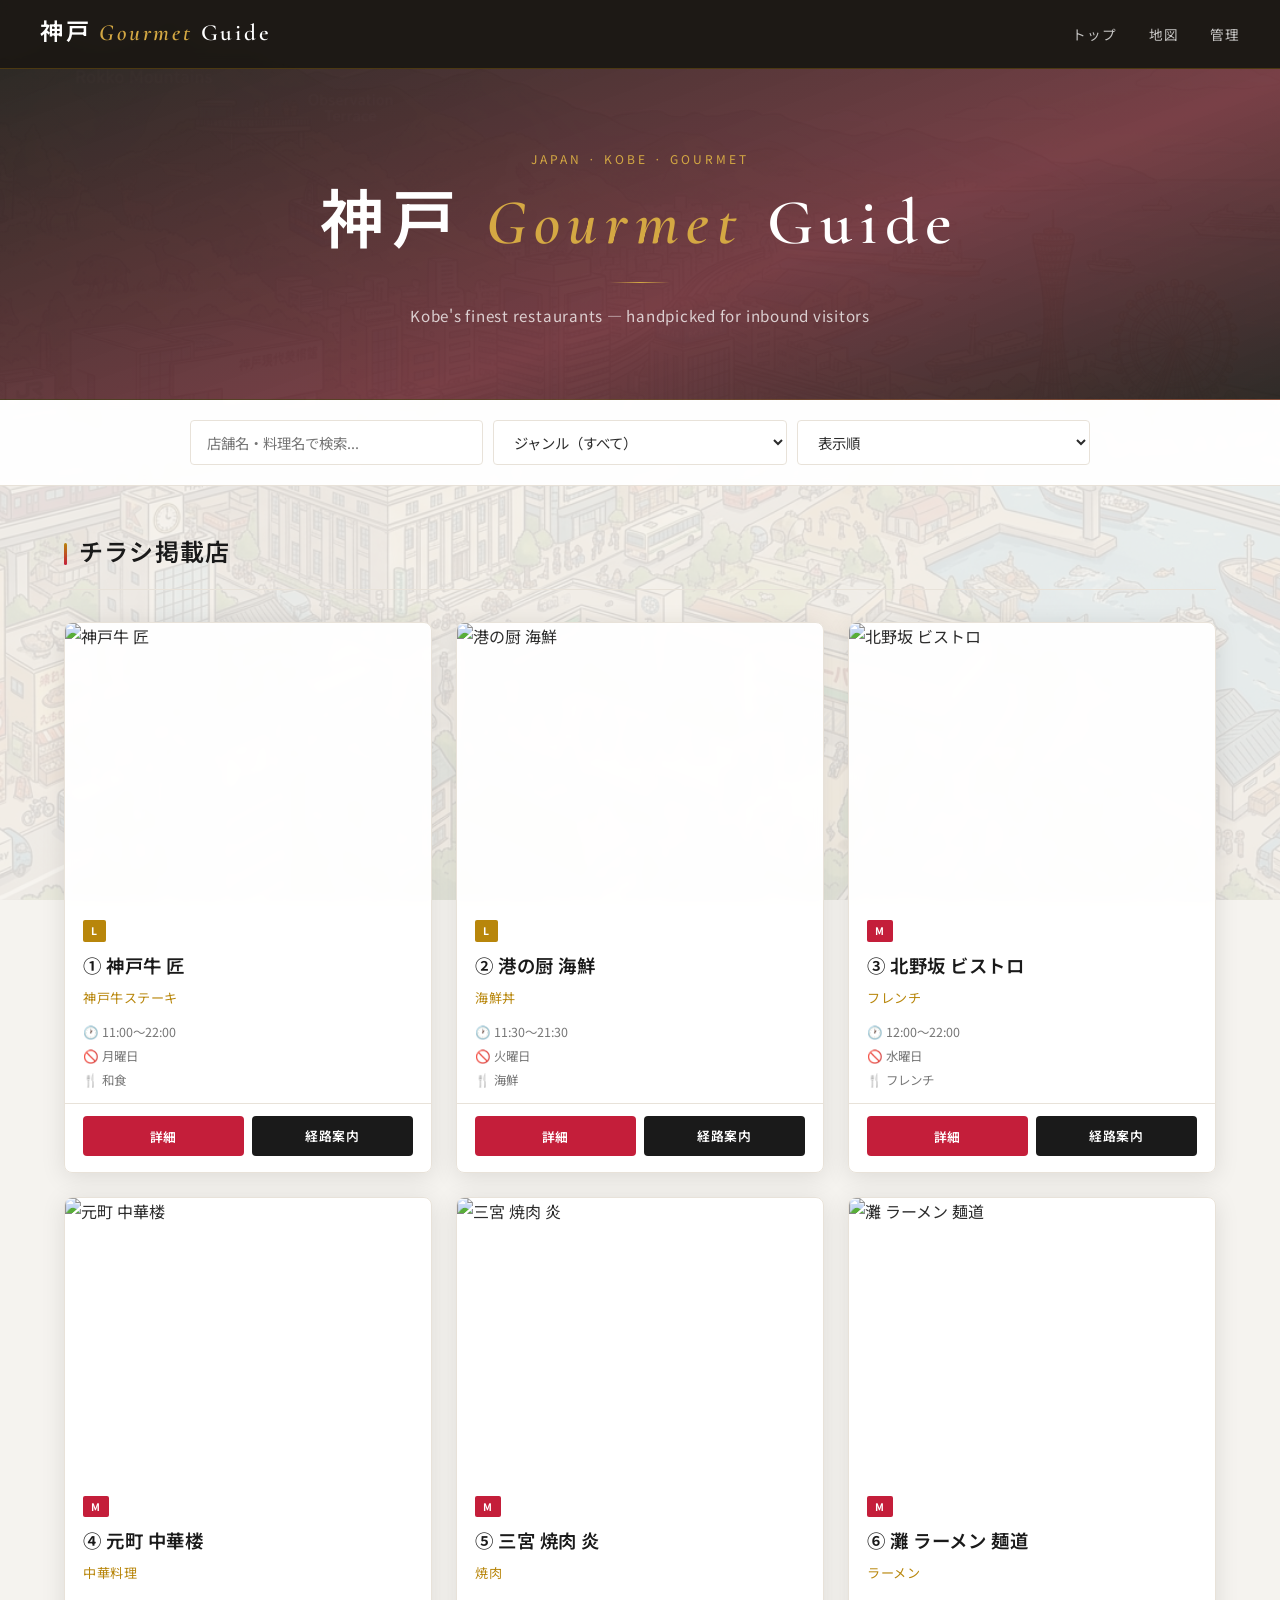
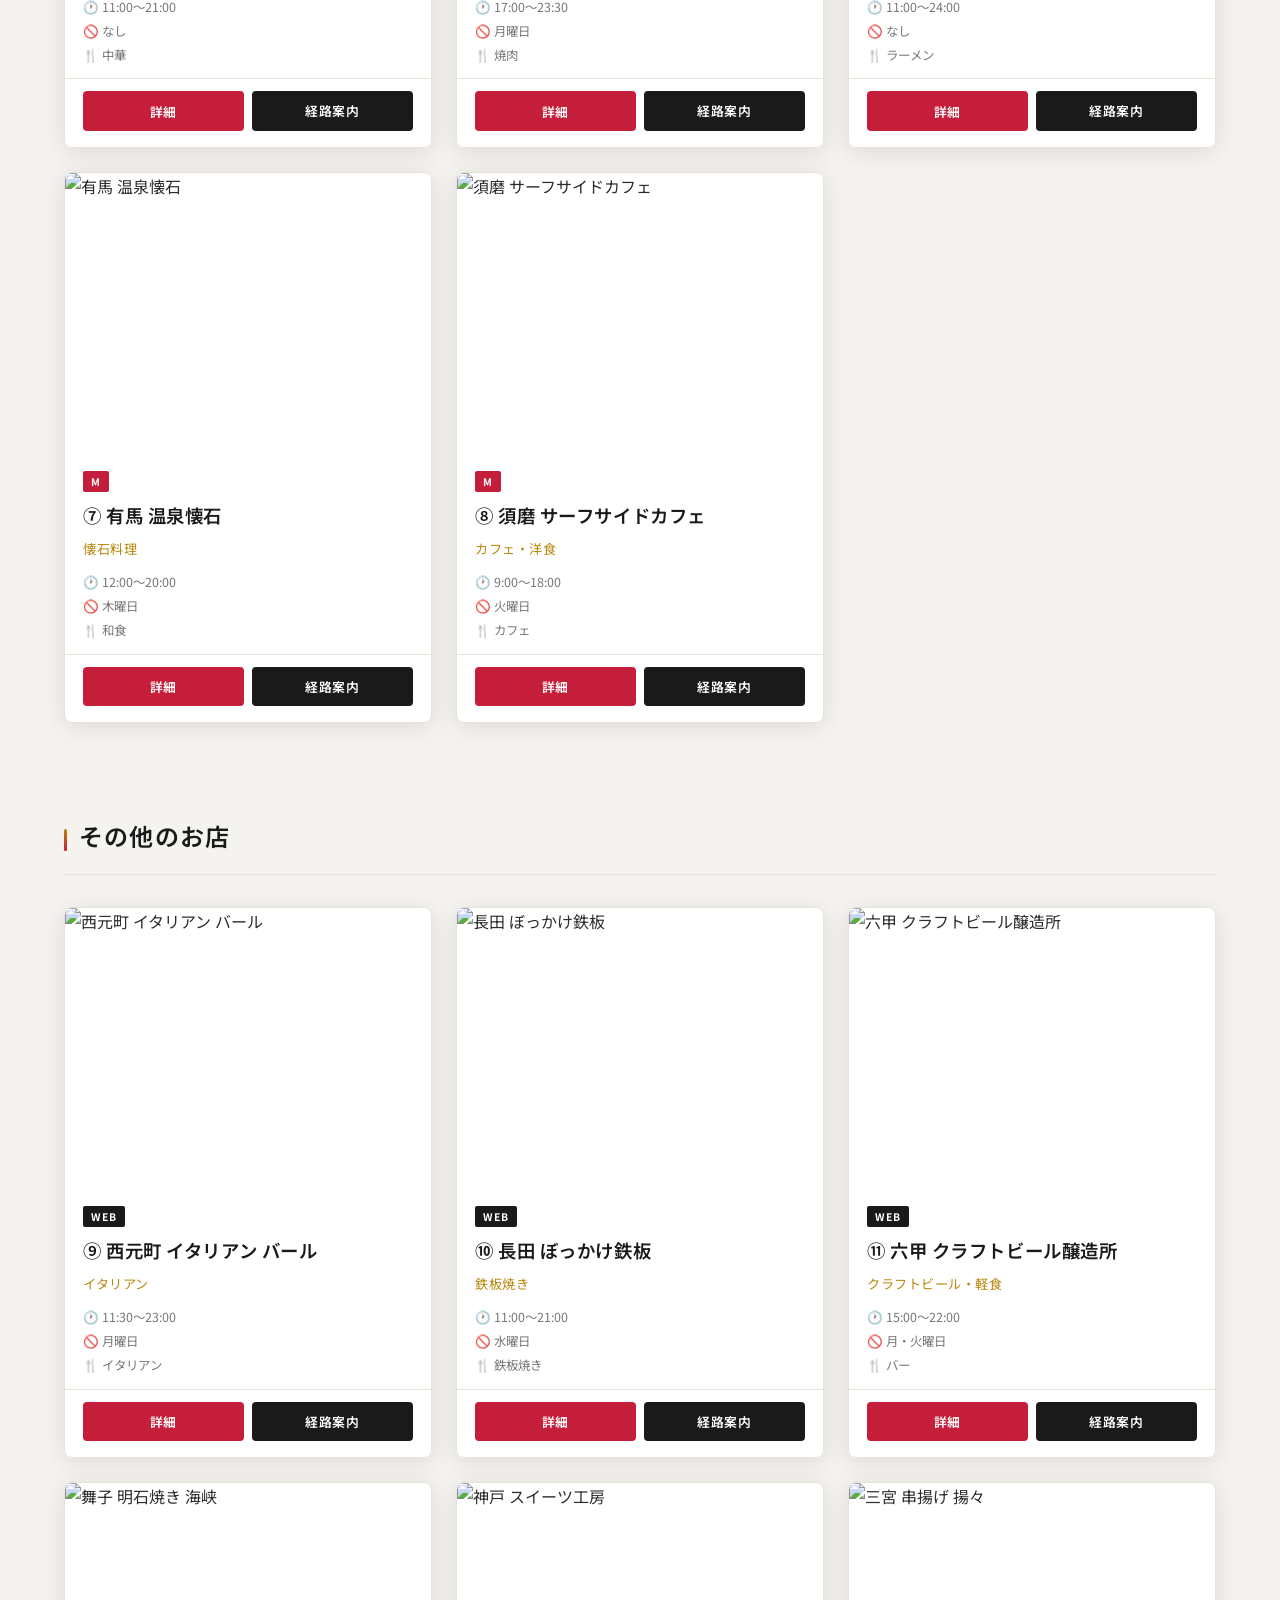
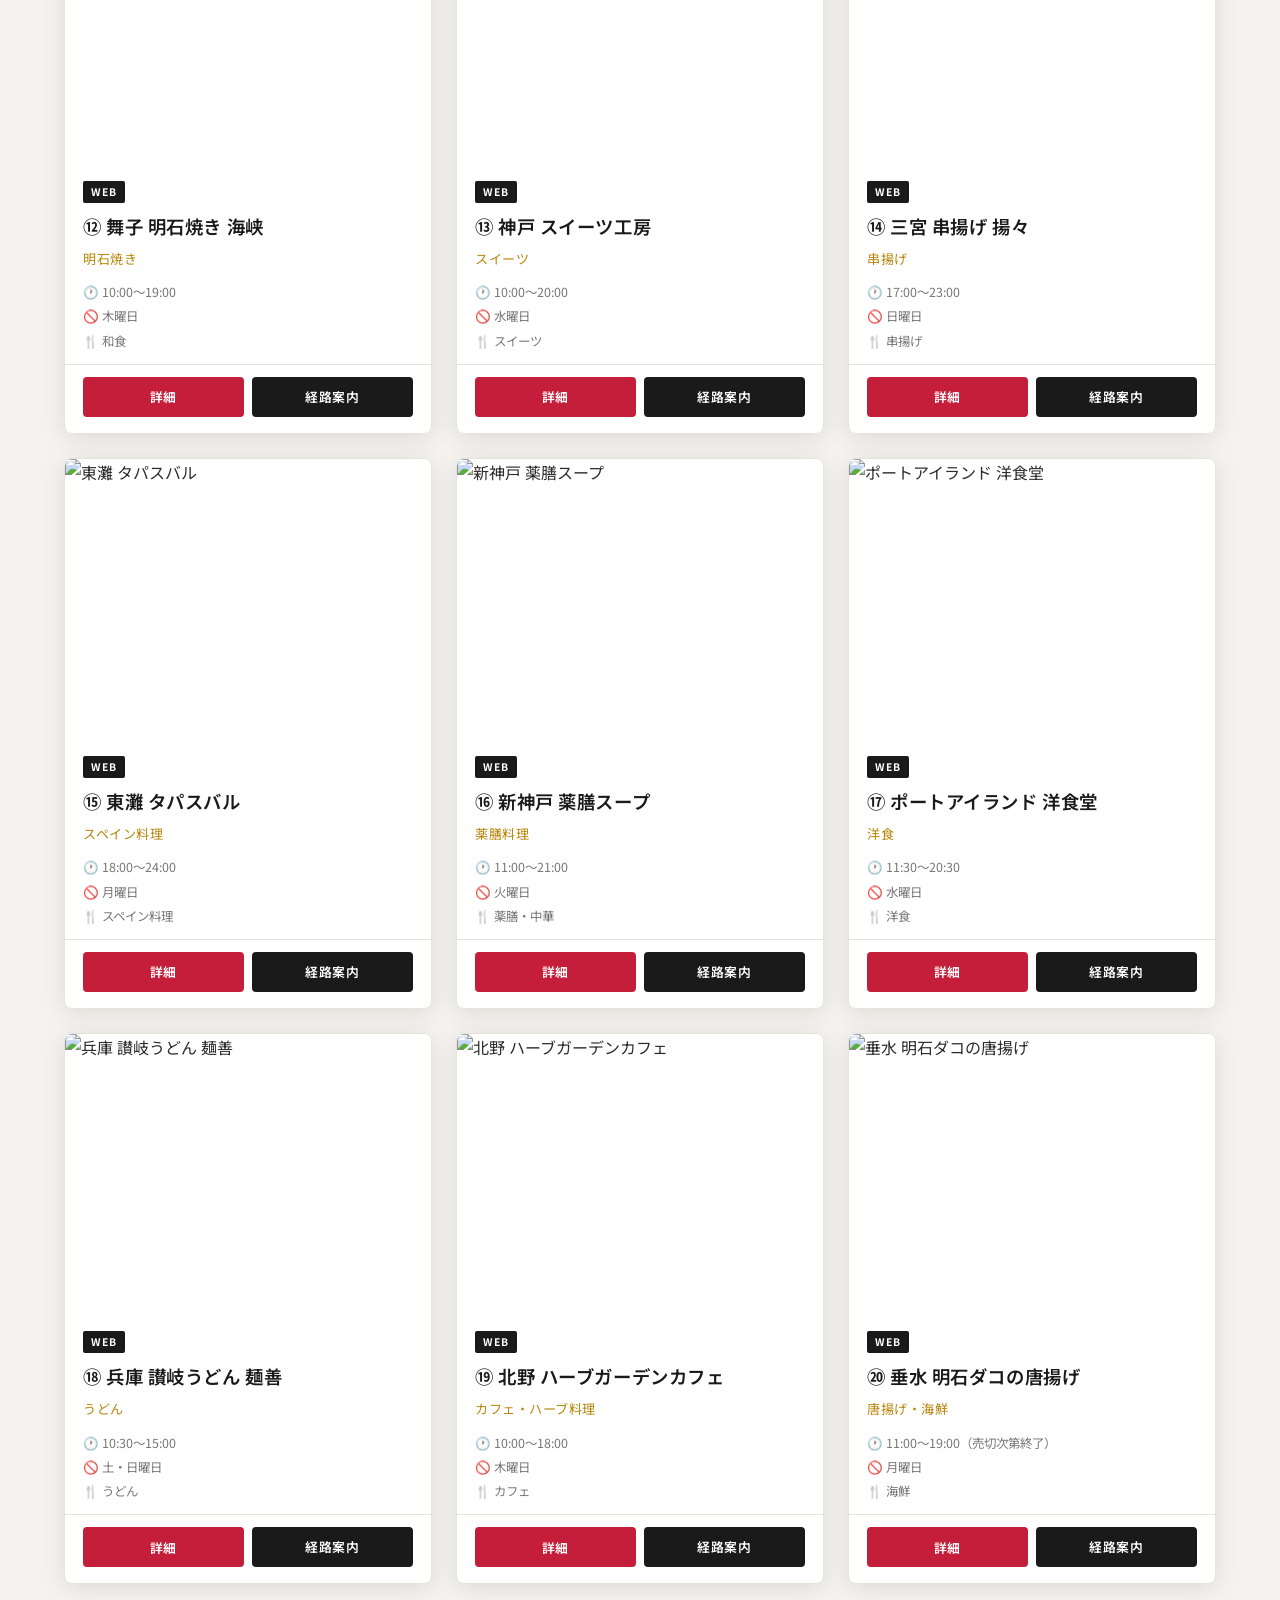
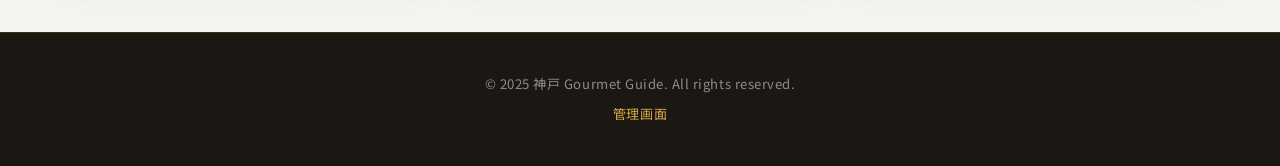
==== index.html @ 9ebb5254 "デザイン更新：高級感デザイン・背景画像追加" ====
<!DOCTYPE html>
<html lang="ja">
<head>
  <meta charset="UTF-8">
  <meta name="viewport" content="width=device-width, initial-scale=1.0">
  <title>神戸 Gourmet Guide</title>
  <link rel="preconnect" href="https://fonts.googleapis.com">
  <link href="https://fonts.googleapis.com/css2?family=Noto+Sans+JP:wght@400;600;700&display=swap" rel="stylesheet">
  <link rel="stylesheet" href="css/style.css">
</head>
<body>

<header>
  <div class="header-inner">
    <div class="site-logo">神戸 <span>Gourmet</span> Guide</div>
    <nav>
      <a href="index.html">トップ</a>
      <a href="map.html">地図</a>
      <a href="admin.html">管理</a>
    </nav>
  </div>
</header>

<section class="hero">
  <div class="hero-eyebrow">Japan · Kobe · Gourmet</div>
  <h1>神戸 <span>Gourmet</span> Guide</h1>
  <div class="hero-divider"></div>
  <p>Kobe's finest restaurants — handpicked for inbound visitors</p>
</section>

<div class="search-bar">
  <div class="search-inner">
    <input type="text" id="search-input" placeholder="店舗名・料理名で検索...">
    <select id="genre-filter">
      <option value="">ジャンル（すべて）</option>
    </select>
    <select id="sort-select">
      <option value="order">表示順</option>
      <option value="name">名前順</option>
    </select>
  </div>
</div>

<main>
  <div class="section">
    <h2 class="section-title">チラシ掲載店</h2>
    <div class="store-grid" id="featured-grid">
      <div class="loading"><div class="spinner"></div><span>読み込み中...</span></div>
    </div>
  </div>

  <div class="section">
    <h2 class="section-title">その他のお店</h2>
    <div class="store-grid" id="web-grid">
      <div class="loading"><div class="spinner"></div><span>読み込み中...</span></div>
    </div>
  </div>
</main>

<footer>
  <p>&copy; 2025 神戸 Gourmet Guide. All rights reserved.</p>
  <p style="margin-top:8px"><a href="admin.html">管理画面</a></p>
</footer>

<script src="https://cdnjs.cloudflare.com/ajax/libs/qrcodejs/1.0.0/qrcode.min.js"></script>
<script src="config.local.js"></script>
<script src="config.js"></script>
<script src="js/airtable.js"></script>
<script src="js/sample-data.js"></script>
<script src="js/qrcode-gen.js"></script>

<script>
function createCard(r) {
  const photoSrc = r.photos[0] || null;
  const badgeClass = `badge-${r.category}`;
  const card = document.createElement('div');
  card.className = 'store-card';
  card.innerHTML = `
    ${photoSrc
      ? `<img class="card-photo" src="${photoSrc}" alt="${r.name}" loading="lazy">`
      : `<div class="card-photo-placeholder">🍽️</div>`}
    <div class="card-body">
      <span class="card-badge ${badgeClass}">${r.category}</span>
      <div class="card-name">⑪ ${r.name}</div>
      <div class="card-dish">${r.dishName}</div>
      <div class="card-meta">
        ${r.hours ? `<span>🕐 ${r.hours}</span>` : ''}
        ${r.closed ? `<span>🚫 ${r.closed}</span>` : ''}
        ${r.genre ? `<span>🍴 ${r.genre}</span>` : ''}
      </div>
    </div>
    <div class="card-actions">
      <button class="btn btn-primary" onclick="openDetail('${r.id}')">詳細</button>
      <a class="btn btn-secondary" href="${buildMapUrl(r)}" target="_blank" rel="noopener">経路案内</a>
    </div>
  `;
  card.querySelector('.card-name').textContent = `${circleNum(r.storeNumber)} ${r.name}`;
  return card;
}

function circleNum(n) {
  const circles = ['','①','②','③','④','⑤','⑥','⑦','⑧','⑨','⑩',
    '⑪','⑫','⑬','⑭','⑮','⑯','⑰','⑱','⑲','⑳'];
  return circles[n] || `(${n})`;
}

function buildMapUrl(r) {
  if (r.lat && r.lng) return `https://www.google.com/maps/dir/?api=1&destination=${r.lat},${r.lng}`;
  return `https://www.google.com/maps/search/?api=1&query=${encodeURIComponent(r.address)}`;
}

function openDetail(id) { location.href = `store.html?id=${id}`; }

function buildGenreOptions(list) {
  const genres = [...new Set(list.map(r => r.genre).filter(Boolean))].sort();
  const sel = document.getElementById('genre-filter');
  genres.forEach(g => {
    const opt = document.createElement('option');
    opt.value = g; opt.textContent = g;
    sel.appendChild(opt);
  });
}

let allData = [];

function renderLists(data) {
  const featured = data.filter(r => r.category === 'L' || r.category === 'M');
  const web = data.filter(r => r.category === 'WEB');
  const fg = document.getElementById('featured-grid');
  const wg = document.getElementById('web-grid');
  fg.innerHTML = '';
  wg.innerHTML = '';
  if (!featured.length) fg.innerHTML = '<p style="color:#888">掲載店なし</p>';
  featured.forEach(r => fg.appendChild(createCard(r)));
  if (!web.length) wg.innerHTML = '<p style="color:#888">店舗なし</p>';
  web.forEach(r => wg.appendChild(createCard(r)));
}

function filterAndRender() {
  const q = document.getElementById('search-input').value.toLowerCase();
  const genre = document.getElementById('genre-filter').value;
  const sort = document.getElementById('sort-select').value;
  let data = allData.filter(r => {
    const matchQ = !q || r.name.toLowerCase().includes(q) || r.dishName.toLowerCase().includes(q);
    const matchG = !genre || r.genre === genre;
    return matchQ && matchG;
  });
  if (sort === 'name') data.sort((a,b) => a.name.localeCompare(b.name, 'ja'));
  else data.sort((a,b) => a.order - b.order);
  renderLists(data);
}

async function init() {
  try {
    allData = CONFIG.airtable.apiKey ? await getRestaurants() : SAMPLE_RESTAURANTS;
    if (!allData.length) allData = SAMPLE_RESTAURANTS;
  } catch (e) {
    allData = SAMPLE_RESTAURANTS;
  }
  buildGenreOptions(allData);
  filterAndRender();
}

document.getElementById('search-input').addEventListener('input', filterAndRender);
document.getElementById('genre-filter').addEventListener('change', filterAndRender);
document.getElementById('sort-select').addEventListener('change', filterAndRender);

init();
</script>
</body>
</html>
---- css/style.css ----
/* ============================================================
   神戸 Gourmet Guide - メインスタイル（高級感デザイン）
   ============================================================ */

@import url('https://fonts.googleapis.com/css2?family=Cormorant+Garamond:wght@400;600;700&display=swap');

:root {
  --red:      #C41E3A;
  --gold:     #B8860B;
  --gold-lt:  #D4A843;
  --black:    #1A1A1A;
  --white:    #FFFFFF;
  --gray:     #F5F3EF;
  --border:   #E8E2D9;
  --text:     #2C2C2C;
  --shadow:   0 4px 24px rgba(0,0,0,0.10);
  --shadow-lg:0 8px 40px rgba(0,0,0,0.16);
  --card-bg:  rgba(255,255,255,0.95);
}

* { box-sizing: border-box; margin: 0; padding: 0; }

/* ===== ページ全体背景（固定・opacity 0.12）===== */
body {
  font-family: 'Noto Sans JP', 'Hiragino Kaku Gothic ProN', sans-serif;
  background-color: #F5F3EF;
  color: var(--text);
  line-height: 1.7;
  position: relative;
}

body::before {
  content: '';
  position: fixed;
  inset: 0;
  background-image: url('../images/hero_background.webp');
  background-size: cover;
  background-position: center center;
  background-repeat: no-repeat;
  opacity: 0.12;
  z-index: 0;
  pointer-events: none;
}

/* 全コンテンツをz-index 1以上に */
header, main, footer, .search-bar, .hero {
  position: relative;
  z-index: 1;
}

a { color: inherit; text-decoration: none; }

/* ===== ヘッダー ===== */
header {
  background: rgba(20, 16, 12, 0.96);
  backdrop-filter: blur(8px);
  -webkit-backdrop-filter: blur(8px);
  color: var(--white);
  padding: 0 24px;
  position: sticky;
  top: 0;
  z-index: 100;
  border-bottom: 1px solid rgba(184,134,11,0.3);
}

.header-inner {
  max-width: 1200px;
  margin: 0 auto;
  display: flex;
  align-items: center;
  justify-content: space-between;
  height: 68px;
}

.site-logo {
  font-family: 'Cormorant Garamond', 'Noto Sans JP', serif;
  font-size: 1.45rem;
  font-weight: 600;
  letter-spacing: 0.12em;
  color: var(--white);
}

.site-logo span {
  color: var(--gold-lt);
  font-style: italic;
}

nav a {
  color: rgba(255,255,255,0.75);
  margin-left: 28px;
  font-size: 0.85rem;
  letter-spacing: 0.06em;
  transition: color 0.2s;
  text-transform: uppercase;
}

nav a:hover { color: var(--gold-lt); }

/* ===== ヒーロー ===== */
.hero {
  background: linear-gradient(160deg, rgba(20,16,12,0.88) 0%, rgba(90,20,30,0.80) 60%, rgba(20,16,12,0.88) 100%);
  color: var(--white);
  text-align: center;
  padding: 80px 24px 70px;
  border-bottom: 1px solid rgba(184,134,11,0.2);
}

.hero-eyebrow {
  font-size: 0.75rem;
  letter-spacing: 0.25em;
  color: var(--gold-lt);
  text-transform: uppercase;
  margin-bottom: 16px;
  font-weight: 400;
}

.hero h1 {
  font-family: 'Cormorant Garamond', 'Noto Sans JP', serif;
  font-size: clamp(2.2rem, 6vw, 4rem);
  font-weight: 600;
  letter-spacing: 0.12em;
  margin-bottom: 16px;
  line-height: 1.2;
}

.hero h1 span { color: var(--gold-lt); font-style: italic; }

.hero-divider {
  width: 60px;
  height: 1px;
  background: linear-gradient(90deg, transparent, var(--gold-lt), transparent);
  margin: 20px auto;
}

.hero p {
  font-size: 0.95rem;
  opacity: 0.75;
  letter-spacing: 0.05em;
}

/* ===== 検索・フィルター ===== */
.search-bar {
  background: var(--card-bg);
  padding: 20px 24px;
  border-bottom: 1px solid var(--border);
  backdrop-filter: blur(4px);
}

.search-inner {
  max-width: 900px;
  margin: 0 auto;
  display: flex;
  gap: 10px;
  flex-wrap: wrap;
}

.search-inner input,
.search-inner select {
  flex: 1;
  min-width: 140px;
  padding: 10px 16px;
  border: 1px solid var(--border);
  border-radius: 4px;
  font-size: 0.9rem;
  background: rgba(255,255,255,0.9);
  font-family: inherit;
  color: var(--text);
  transition: border-color 0.2s;
}

.search-inner input:focus,
.search-inner select:focus {
  outline: none;
  border-color: var(--gold);
  box-shadow: 0 0 0 2px rgba(184,134,11,0.1);
}

/* ===== セクション ===== */
.section {
  max-width: 1200px;
  margin: 0 auto;
  padding: 48px 24px;
}

.section-title {
  font-family: 'Cormorant Garamond', 'Noto Sans JP', serif;
  font-size: 1.5rem;
  font-weight: 600;
  color: var(--black);
  margin-bottom: 32px;
  padding-bottom: 14px;
  border-bottom: 1px solid var(--border);
  display: flex;
  align-items: center;
  gap: 12px;
  letter-spacing: 0.05em;
}

.section-title::before {
  content: '';
  display: inline-block;
  width: 3px;
  height: 22px;
  background: linear-gradient(180deg, var(--gold), var(--red));
  border-radius: 2px;
  flex-shrink: 0;
}

/* ===== 店舗グリッド ===== */
.store-grid {
  display: grid;
  grid-template-columns: repeat(auto-fill, minmax(290px, 1fr));
  gap: 24px;
}

/* ===== 店舗カード ===== */
.store-card {
  background: var(--card-bg);
  border: 1px solid var(--border);
  border-radius: 8px;
  overflow: hidden;
  box-shadow: var(--shadow);
  transition: transform 0.25s ease, box-shadow 0.25s ease;
  cursor: pointer;
  backdrop-filter: blur(4px);
}

.store-card:hover {
  transform: translateY(-5px);
  box-shadow: var(--shadow-lg);
}

.card-photo {
  width: 100%;
  aspect-ratio: 4/3;
  object-fit: cover;
  display: block;
  transition: transform 0.4s ease;
}

.store-card:hover .card-photo { transform: scale(1.03); }

.card-photo-wrap {
  overflow: hidden;
  aspect-ratio: 4/3;
  background: var(--gray);
}

.card-photo-placeholder {
  width: 100%;
  aspect-ratio: 4/3;
  background: linear-gradient(135deg, #ede9e3 0%, #d8d0c4 100%);
  display: flex;
  align-items: center;
  justify-content: center;
  font-size: 2.5rem;
  color: #bbb;
}

.card-body { padding: 18px 18px 12px; }

.card-badge {
  display: inline-block;
  font-size: 0.65rem;
  font-weight: 700;
  padding: 2px 8px;
  border-radius: 2px;
  margin-bottom: 10px;
  letter-spacing: 0.1em;
  text-transform: uppercase;
}

.badge-L   { background: var(--gold); color: var(--white); }
.badge-M   { background: var(--red);  color: var(--white); }
.badge-WEB { background: var(--black);color: var(--white); }

.card-name {
  font-family: 'Cormorant Garamond', 'Noto Sans JP', serif;
  font-size: 1.15rem;
  font-weight: 600;
  margin-bottom: 4px;
  color: var(--black);
  letter-spacing: 0.03em;
}

.card-dish {
  font-size: 0.82rem;
  color: var(--gold);
  margin-bottom: 12px;
  letter-spacing: 0.04em;
}

.card-meta {
  font-size: 0.78rem;
  color: #777;
  display: flex;
  flex-direction: column;
  gap: 3px;
}

.card-actions {
  padding: 12px 18px 16px;
  display: flex;
  gap: 8px;
  border-top: 1px solid var(--border);
}

.btn {
  flex: 1;
  padding: 9px 8px;
  border: none;
  border-radius: 4px;
  font-size: 0.8rem;
  font-weight: 600;
  cursor: pointer;
  transition: opacity 0.2s, transform 0.1s;
  text-align: center;
  letter-spacing: 0.04em;
  font-family: inherit;
}

.btn:hover { opacity: 0.85; }
.btn:active { transform: scale(0.98); }

.btn-primary   { background: var(--red);   color: var(--white); }
.btn-secondary { background: var(--black); color: var(--white); }
.btn-outline   { background: transparent;  color: var(--black); border: 1px solid var(--border); }

/* ===== 店舗詳細ページ ===== */
.store-detail {
  max-width: 800px;
  margin: 0 auto;
  padding: 48px 24px;
  background: var(--card-bg);
  min-height: calc(100vh - 68px);
}

.detail-photos {
  display: grid;
  grid-template-columns: 1fr 1fr;
  gap: 8px;
  margin-bottom: 36px;
  border-radius: 8px;
  overflow: hidden;
}

.detail-photos img {
  width: 100%;
  aspect-ratio: 4/3;
  object-fit: cover;
  display: block;
}

.detail-photos img:first-child {
  grid-column: 1 / -1;
  aspect-ratio: 16/9;
}

.detail-name {
  font-family: 'Cormorant Garamond', 'Noto Sans JP', serif;
  font-size: 2.2rem;
  font-weight: 600;
  margin-bottom: 6px;
  letter-spacing: 0.04em;
}

.detail-dish {
  font-size: 1rem;
  color: var(--gold);
  font-weight: 600;
  margin-bottom: 24px;
  letter-spacing: 0.06em;
}

.detail-desc {
  font-size: 0.95rem;
  line-height: 1.9;
  margin-bottom: 32px;
  color: #444;
}

.detail-info table {
  width: 100%;
  border-collapse: collapse;
  margin-bottom: 32px;
}

.detail-info th {
  width: 120px;
  padding: 13px 12px;
  text-align: left;
  font-size: 0.8rem;
  font-weight: 600;
  color: #888;
  border-bottom: 1px solid var(--border);
  vertical-align: top;
  letter-spacing: 0.05em;
}

.detail-info td {
  padding: 13px 12px;
  font-size: 0.92rem;
  border-bottom: 1px solid var(--border);
}

.coupon-box {
  background: #FFFBF0;
  border: 1px solid rgba(184,134,11,0.3);
  border-left: 3px solid var(--gold);
  border-radius: 4px;
  padding: 20px 24px;
  margin-bottom: 28px;
}

.coupon-box .coupon-label {
  font-size: 0.75rem;
  color: var(--gold);
  font-weight: 700;
  margin-bottom: 6px;
  letter-spacing: 0.1em;
  text-transform: uppercase;
}

.coupon-box .coupon-text {
  font-size: 1.1rem;
  font-weight: 700;
  color: var(--black);
}

.route-btn {
  display: block;
  width: 100%;
  padding: 16px;
  background: linear-gradient(135deg, var(--red) 0%, #9e1828 100%);
  color: var(--white);
  text-align: center;
  border-radius: 6px;
  font-size: 1rem;
  font-weight: 700;
  letter-spacing: 0.08em;
  margin-bottom: 16px;
  transition: opacity 0.2s, transform 0.1s;
  box-shadow: 0 4px 16px rgba(196,30,58,0.3);
}

.route-btn:hover { opacity: 0.9; transform: translateY(-1px); }

/* ===== ローディング ===== */
.loading {
  display: flex;
  align-items: center;
  justify-content: center;
  padding: 80px 20px;
  flex-direction: column;
  gap: 16px;
  color: #999;
}

.spinner {
  width: 36px;
  height: 36px;
  border: 2px solid var(--border);
  border-top-color: var(--gold);
  border-radius: 50%;
  animation: spin 0.9s linear infinite;
}

@keyframes spin { to { transform: rotate(360deg); } }

/* ===== フッター ===== */
footer {
  background: rgba(20,16,12,0.97);
  color: rgba(255,255,255,0.5);
  text-align: center;
  padding: 40px 24px;
  font-size: 0.82rem;
  margin-top: 0;
  border-top: 1px solid rgba(184,134,11,0.2);
  letter-spacing: 0.04em;
}

footer a { color: var(--gold-lt); }

/* ===== 地図ページ ===== */
#map-container {
  width: 100%;
  height: calc(100vh - 68px);
}

/* ===== レスポンシブ ===== */
@media (max-width: 768px) {
  .header-inner { height: 58px; }
  nav { display: none; }
  .hero { padding: 56px 16px 48px; }
  .hero h1 { font-size: 2rem; }
  .section { padding: 32px 16px; }
  .store-grid { grid-template-columns: 1fr 1fr; gap: 12px; }
  .detail-photos { grid-template-columns: 1fr; }
  .detail-photos img:first-child { aspect-ratio: 4/3; }
  .store-detail { padding: 24px 16px; }
}

@media (max-width: 480px) {
  .store-grid { grid-template-columns: 1fr; }
}
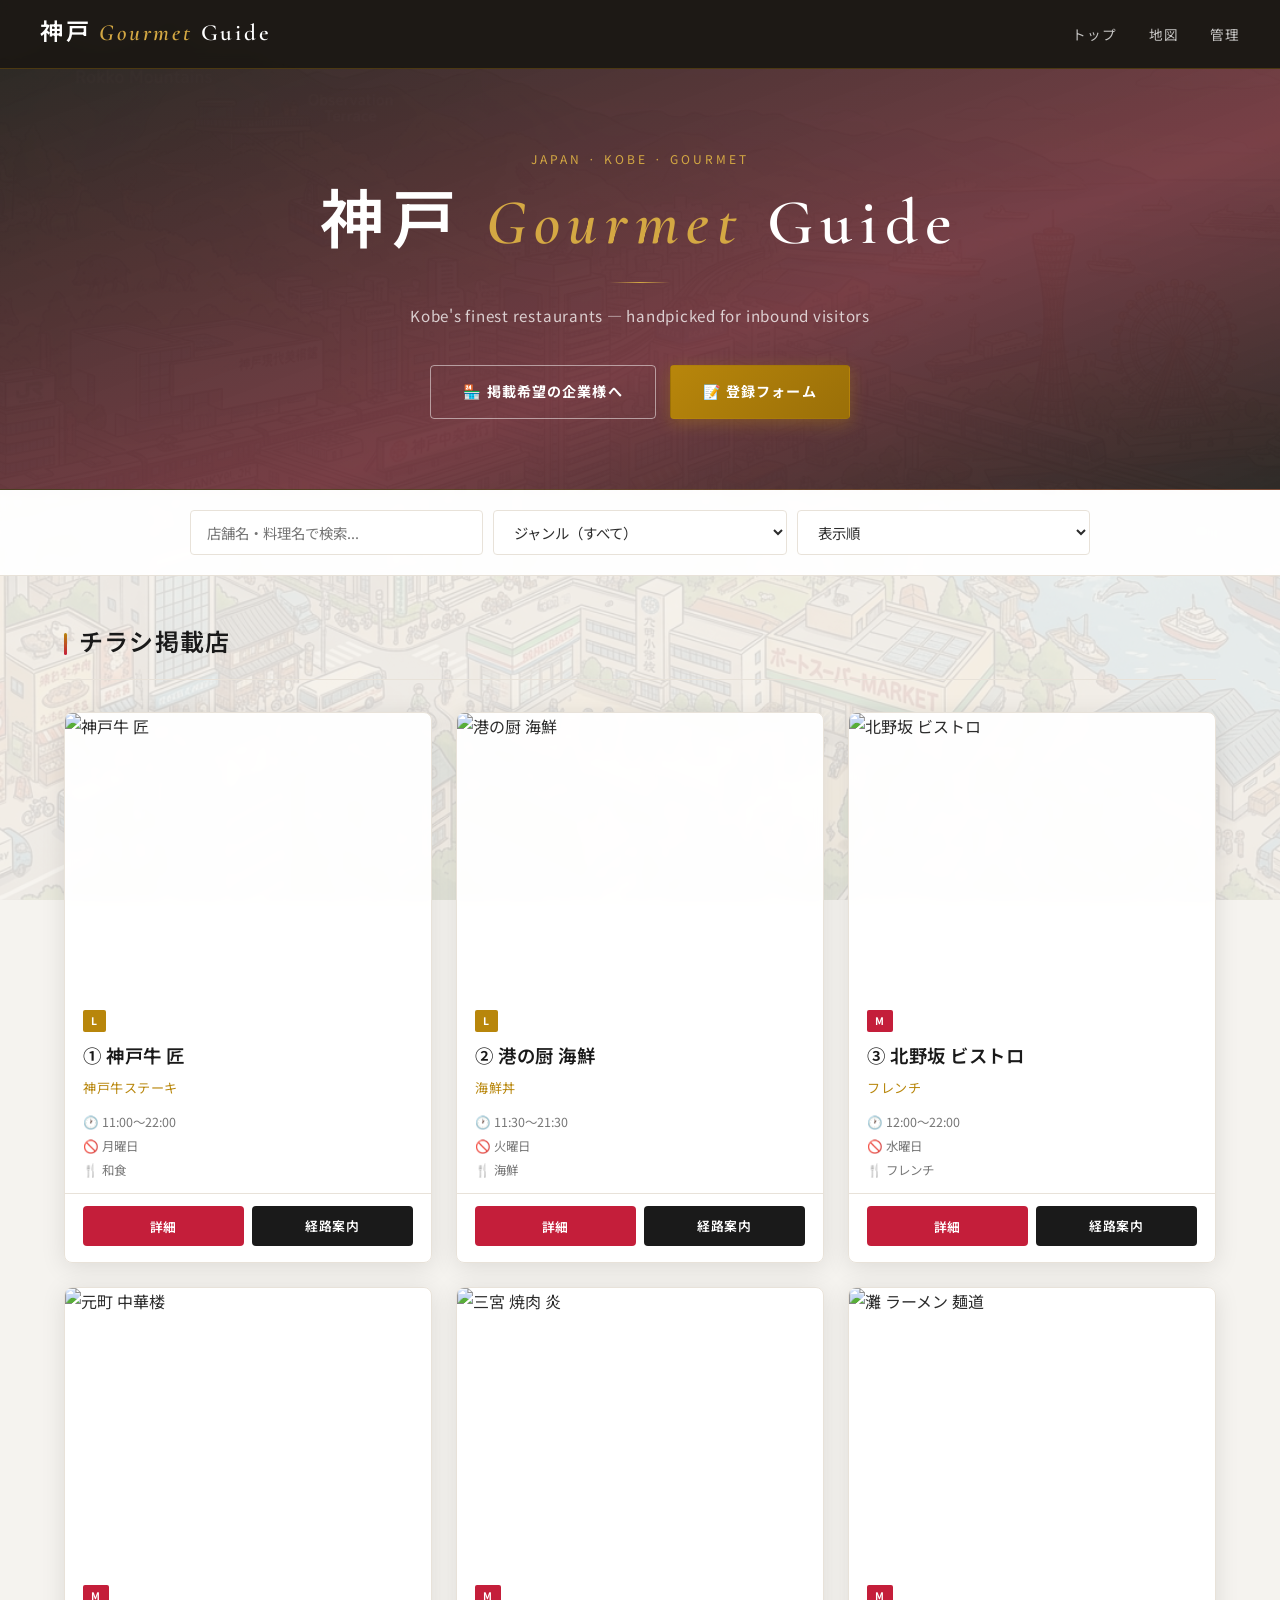
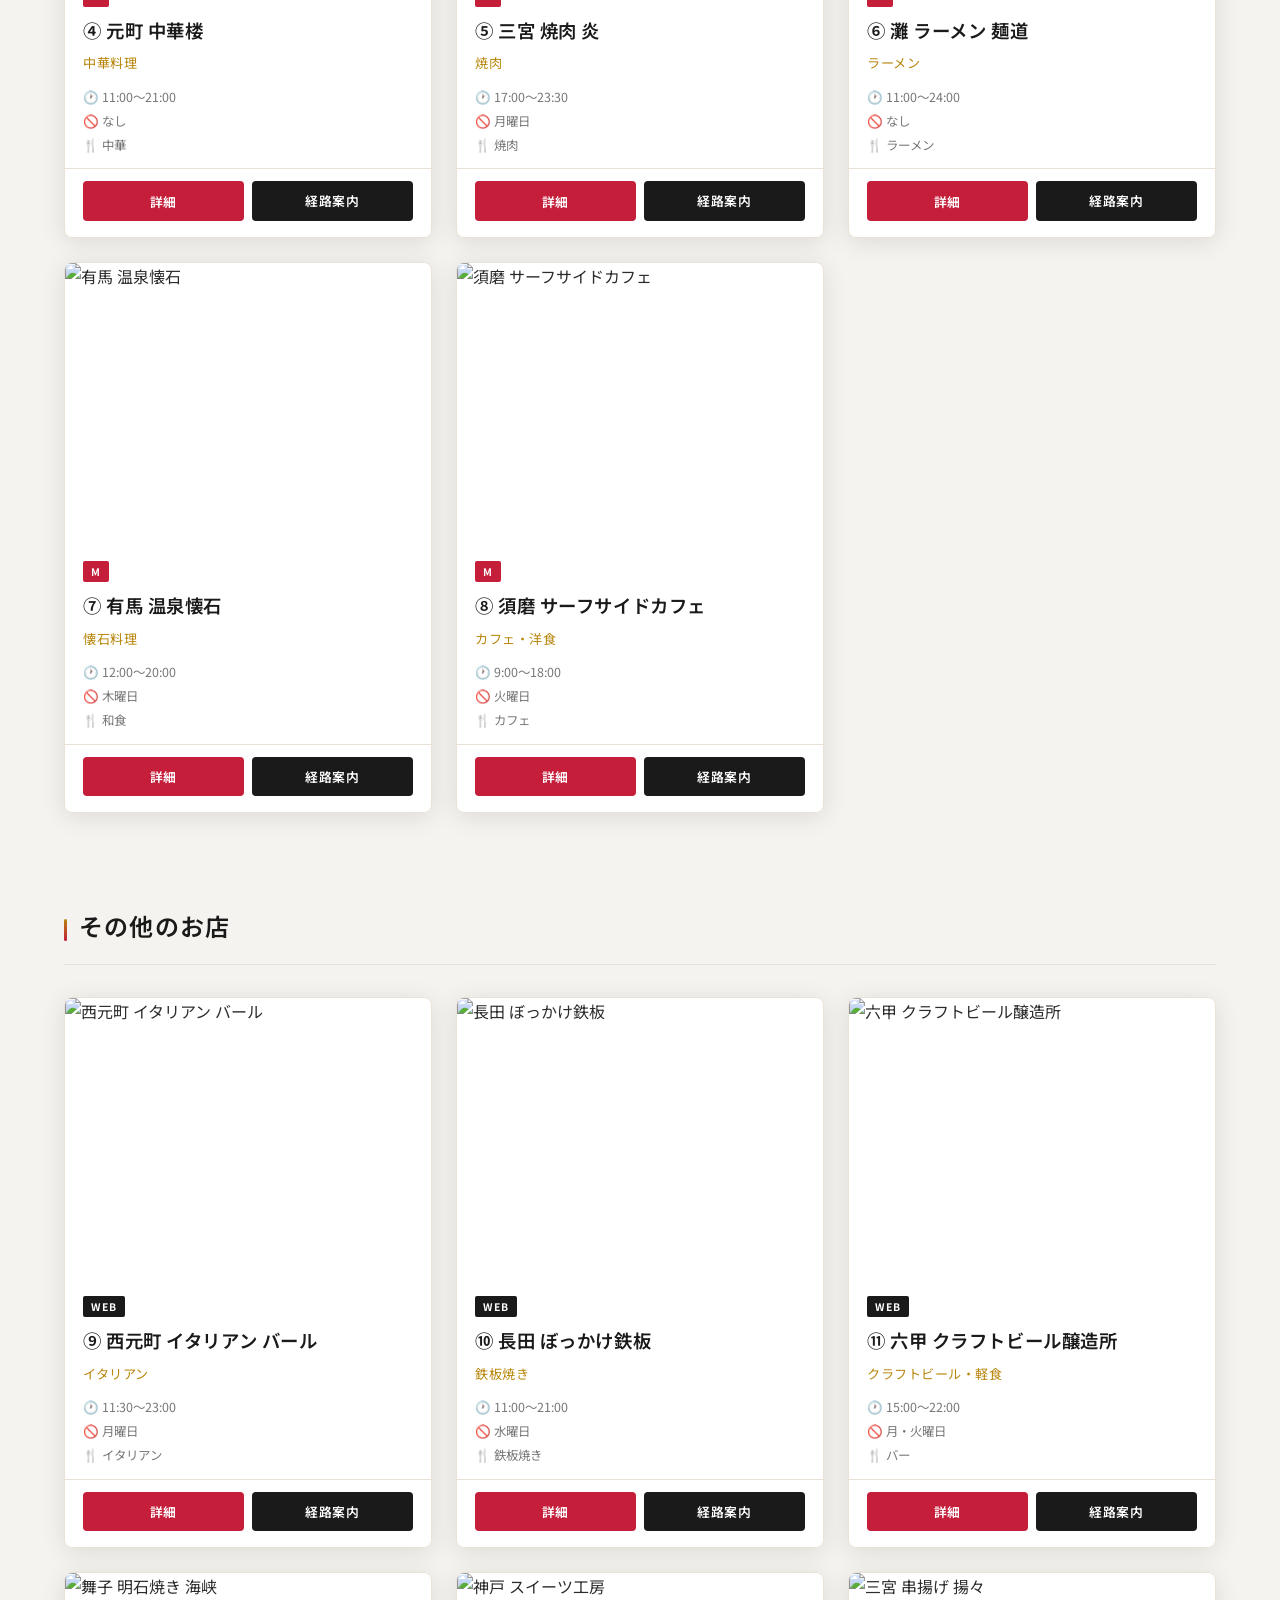
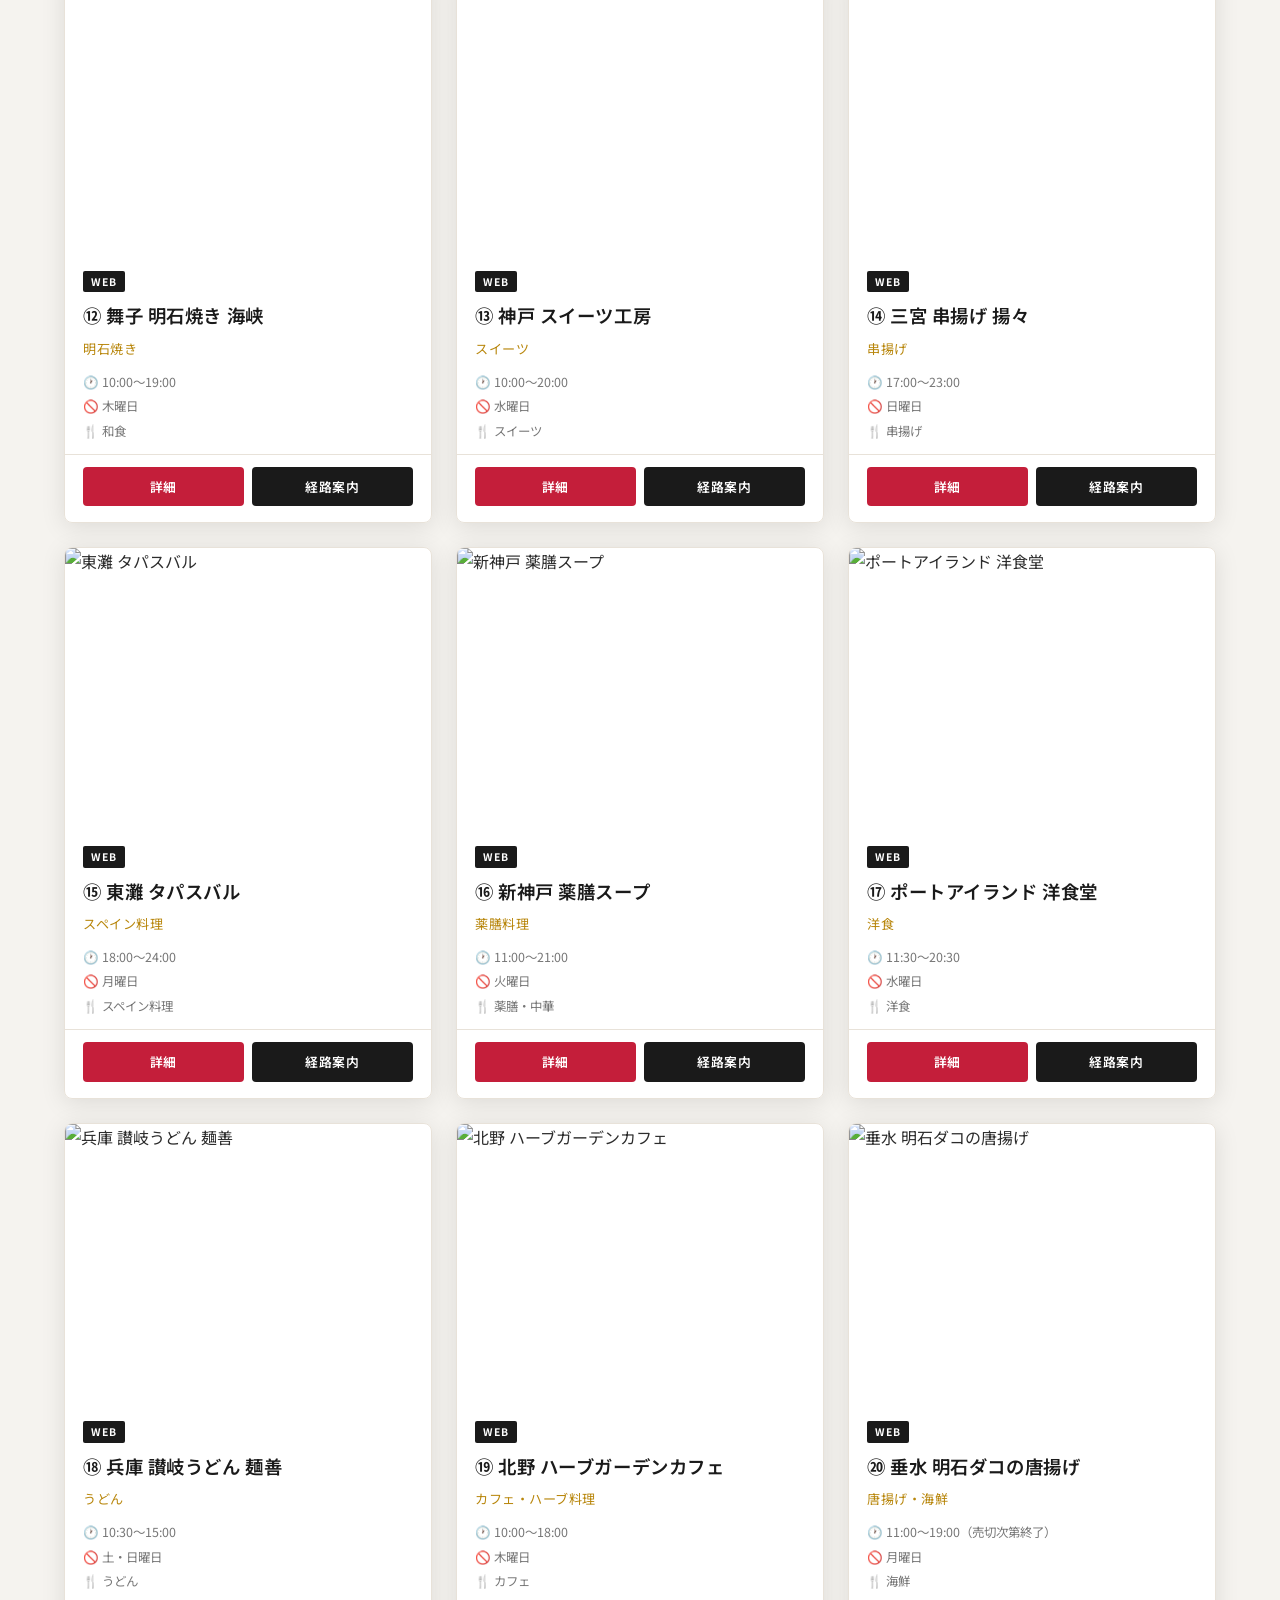
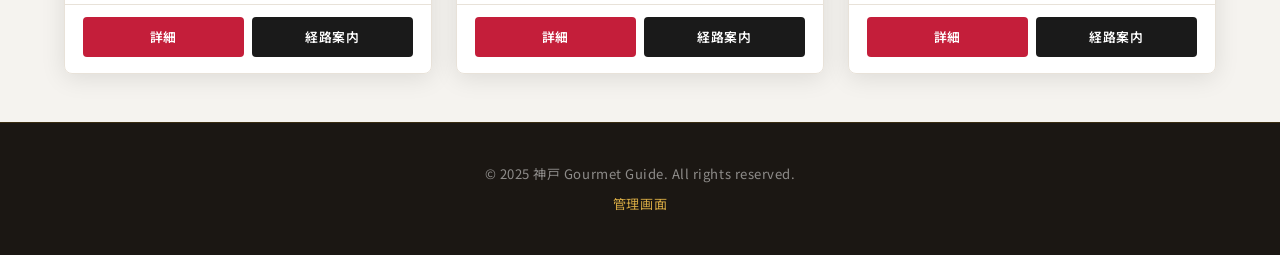
==== commit d9d7e270: "掲載希望・登録フォームボタン追加" ====
--- a/index.html
+++ b/index.html
@@ -26,6 +26,14 @@
   <h1>神戸 <span>Gourmet</span> Guide</h1>
   <div class="hero-divider"></div>
   <p>Kobe's finest restaurants — handpicked for inbound visitors</p>
+  <div class="hero-buttons">
+    <a href="coming-soon.html" class="hero-btn hero-btn--outline">
+      🏪 掲載希望の企業様へ
+    </a>
+    <a href="register.html" class="hero-btn hero-btn--gold">
+      📝 登録フォーム
+    </a>
+  </div>
 </section>
 
 <div class="search-bar">
--- a/css/style.css
+++ b/css/style.css
@@ -136,6 +136,48 @@
   font-size: 0.95rem;
   opacity: 0.75;
   letter-spacing: 0.05em;
+}
+
+/* ===== ヒーローボタン ===== */
+.hero-buttons {
+  display: flex;
+  gap: 14px;
+  justify-content: center;
+  flex-wrap: wrap;
+  margin-top: 36px;
+}
+
+.hero-btn {
+  display: inline-block;
+  padding: 14px 32px;
+  border-radius: 4px;
+  font-size: 0.88rem;
+  font-weight: 700;
+  letter-spacing: 0.08em;
+  transition: all 0.2s ease;
+  cursor: pointer;
+}
+
+.hero-btn--outline {
+  background: transparent;
+  color: var(--white);
+  border: 1px solid rgba(255,255,255,0.5);
+}
+.hero-btn--outline:hover {
+  background: rgba(255,255,255,0.12);
+  border-color: var(--white);
+}
+
+.hero-btn--gold {
+  background: linear-gradient(135deg, var(--gold) 0%, #9a6f08 100%);
+  color: var(--white);
+  border: 1px solid transparent;
+  box-shadow: 0 4px 16px rgba(184,134,11,0.35);
+}
+.hero-btn--gold:hover {
+  opacity: 0.9;
+  transform: translateY(-2px);
+  box-shadow: 0 6px 20px rgba(184,134,11,0.45);
 }
 
 /* ===== 検索・フィルター ===== */
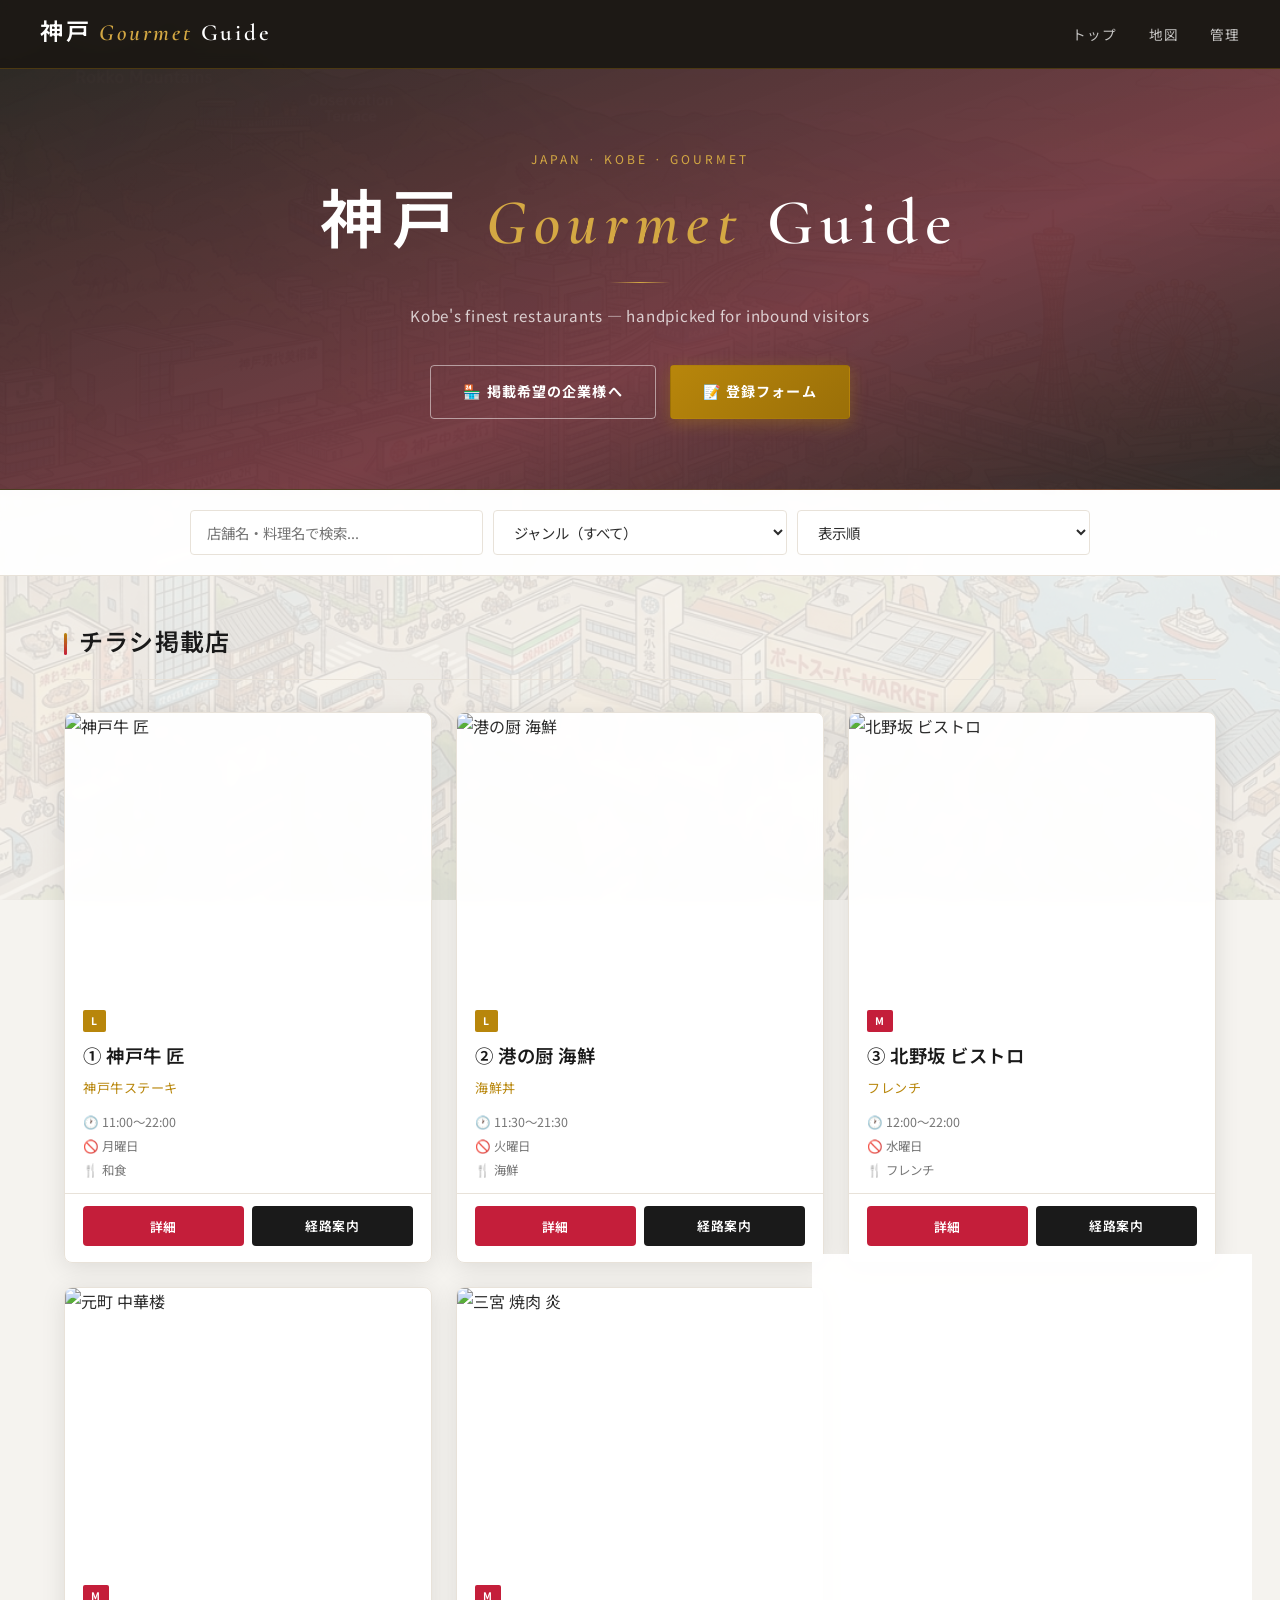
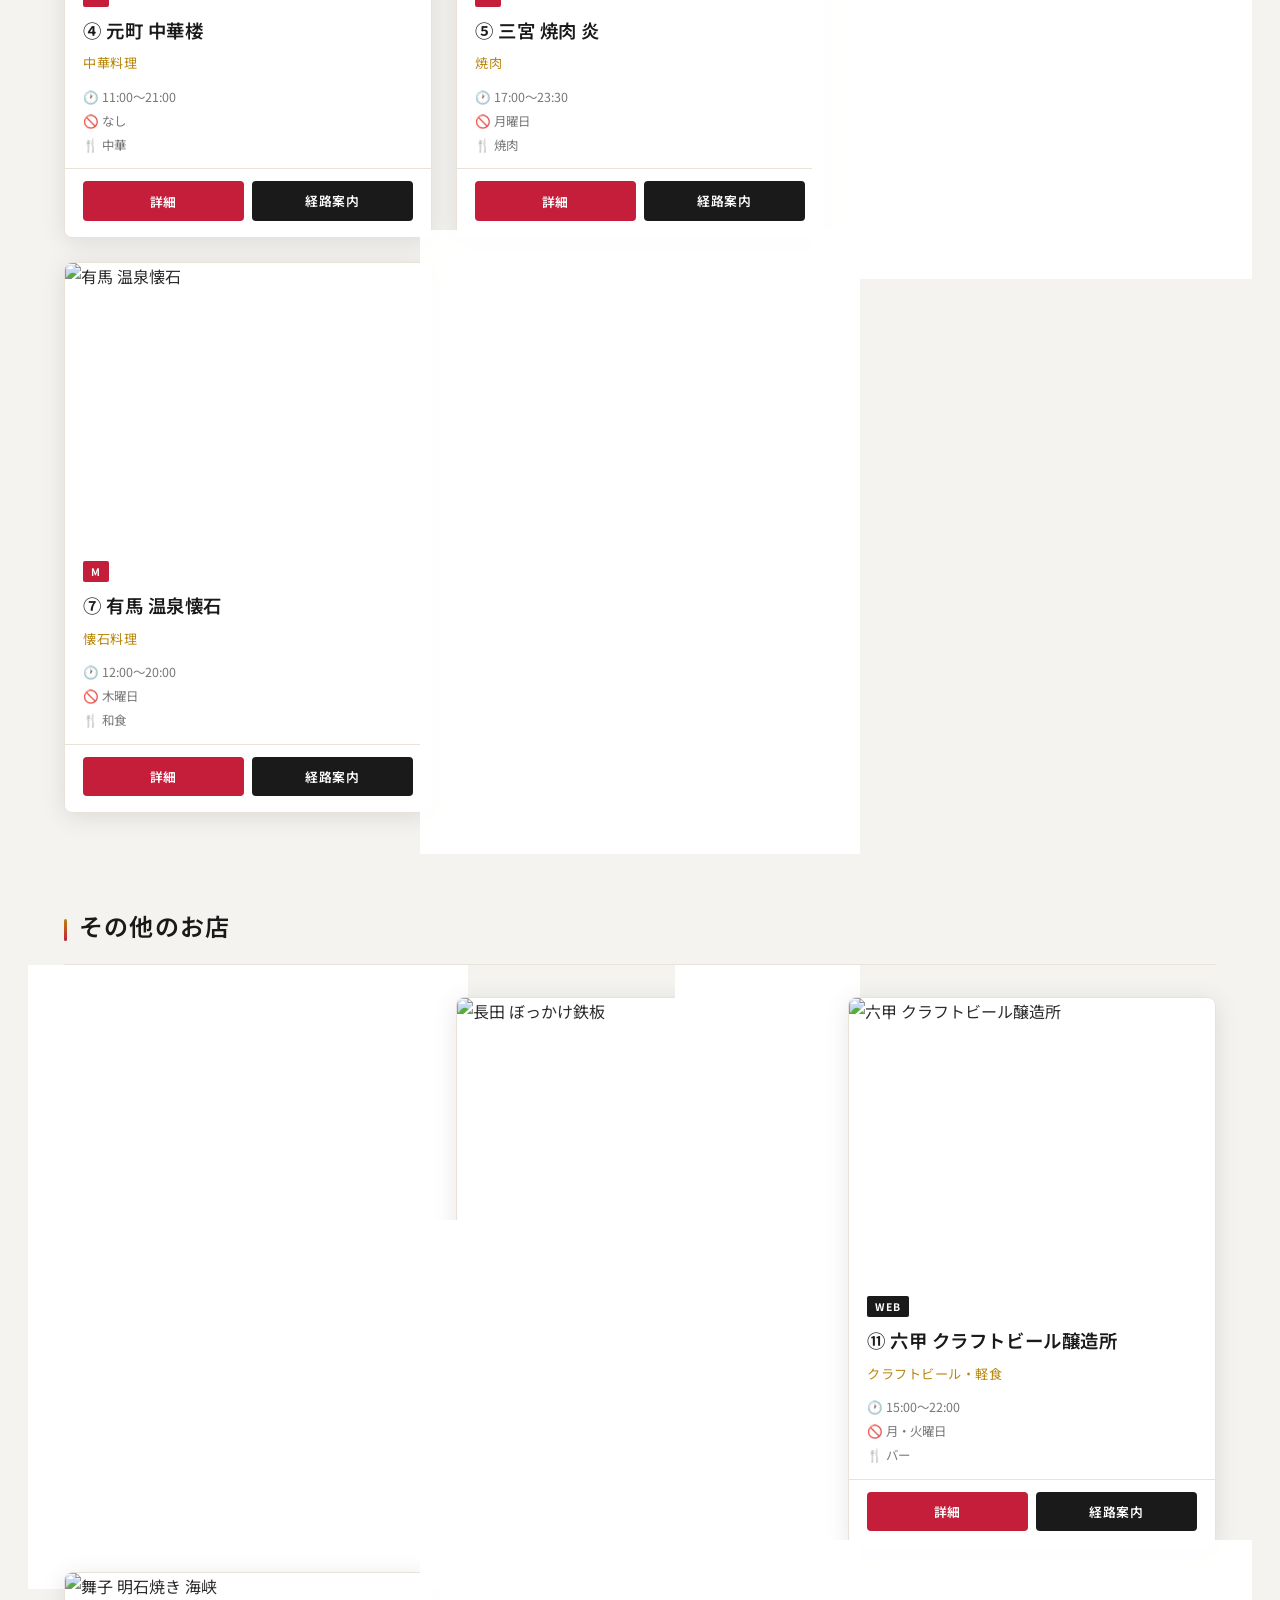
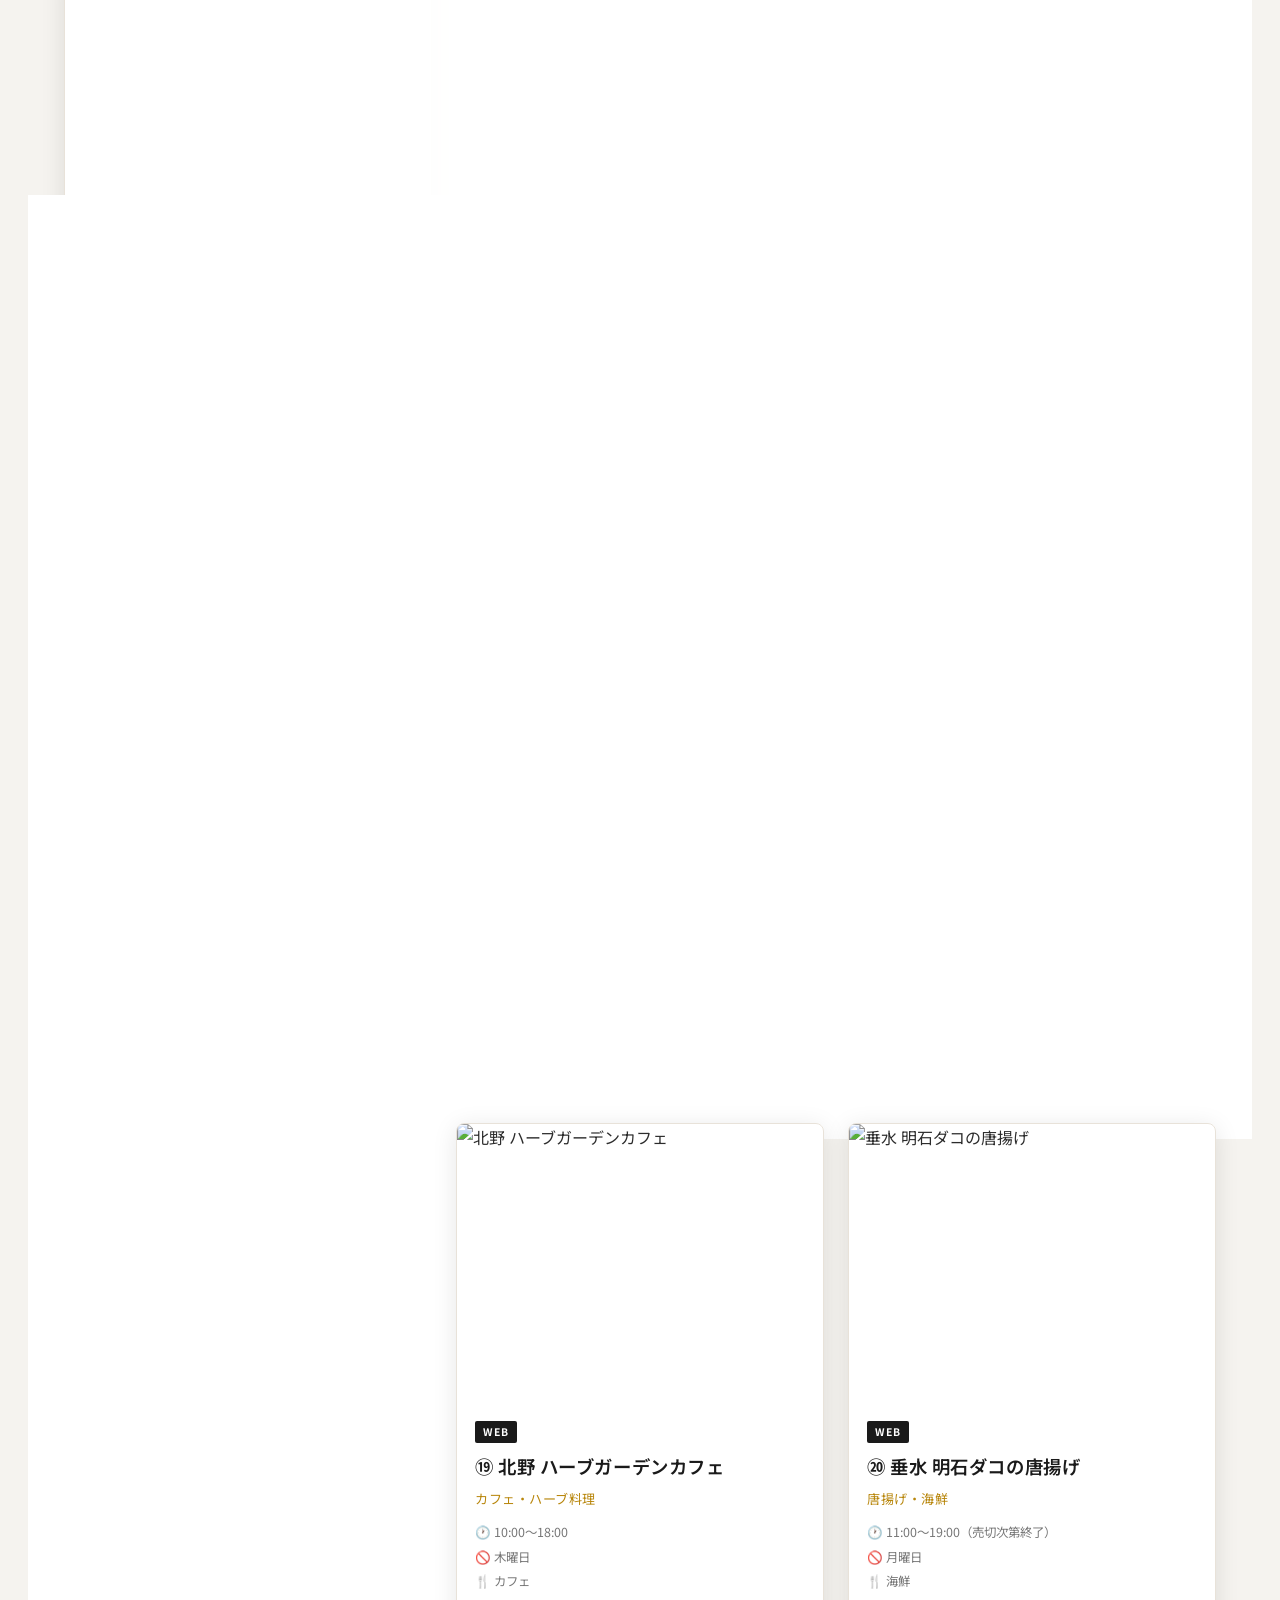
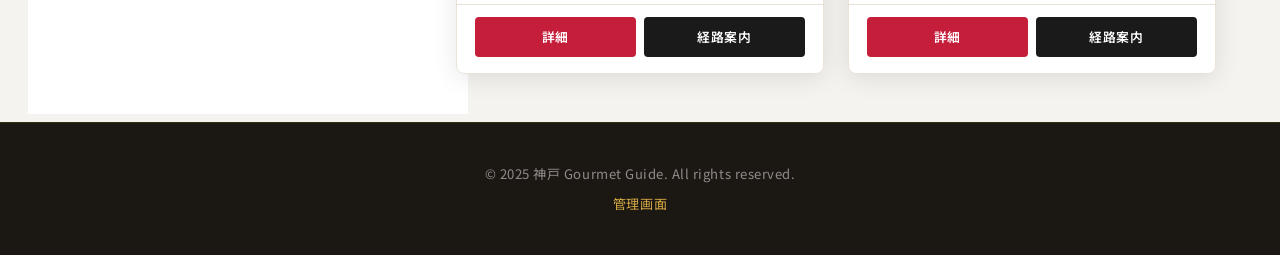
==== commit faee695f: "index.html: カテゴリー未設定の店舗もその他のお店に表示 Co-Authored-By: Claude Sonnet 4.6 <noreply@anthropic.com>" ====
--- a/index.html
+++ b/index.html
@@ -133,7 +133,7 @@
 
 function renderLists(data) {
   const featured = data.filter(r => r.category === 'L' || r.category === 'M');
-  const web = data.filter(r => r.category === 'WEB');
+  const web = data.filter(r => r.category === 'WEB' || !r.category);
   const fg = document.getElementById('featured-grid');
   const wg = document.getElementById('web-grid');
   fg.innerHTML = '';
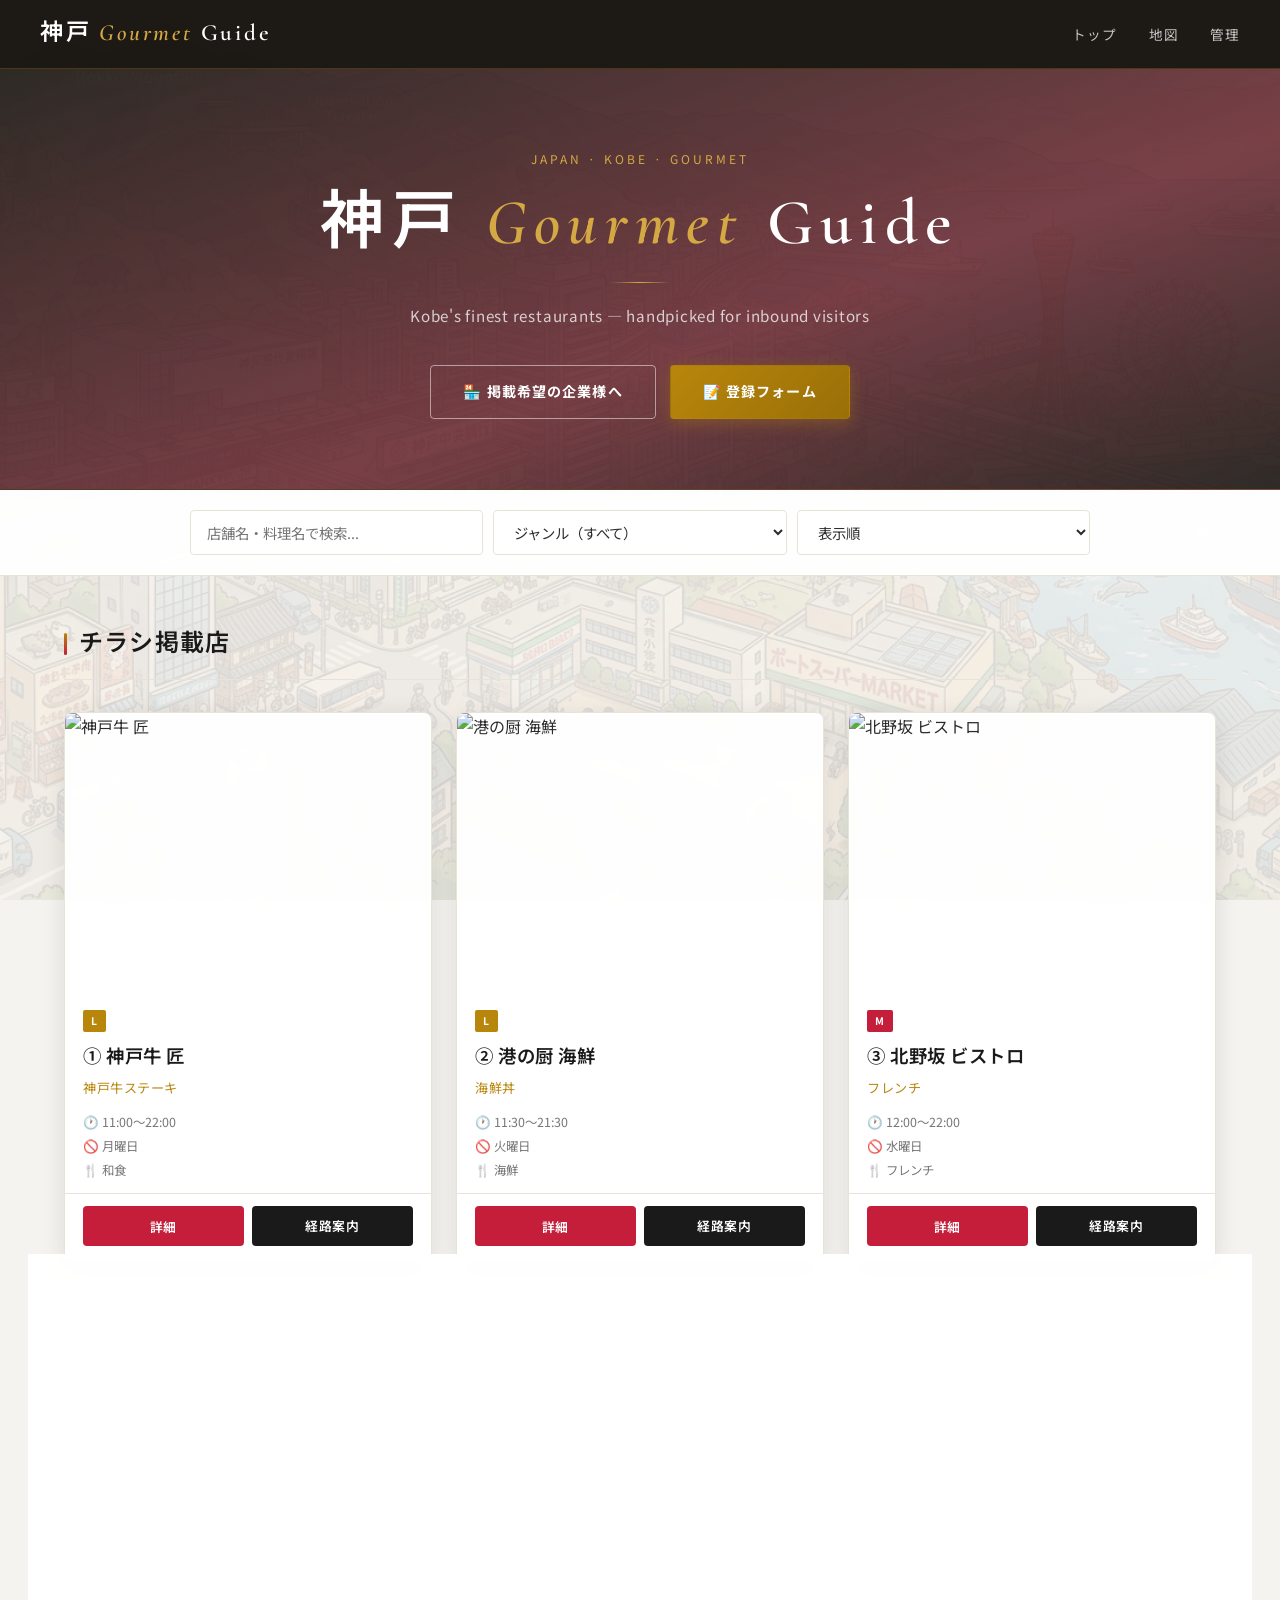
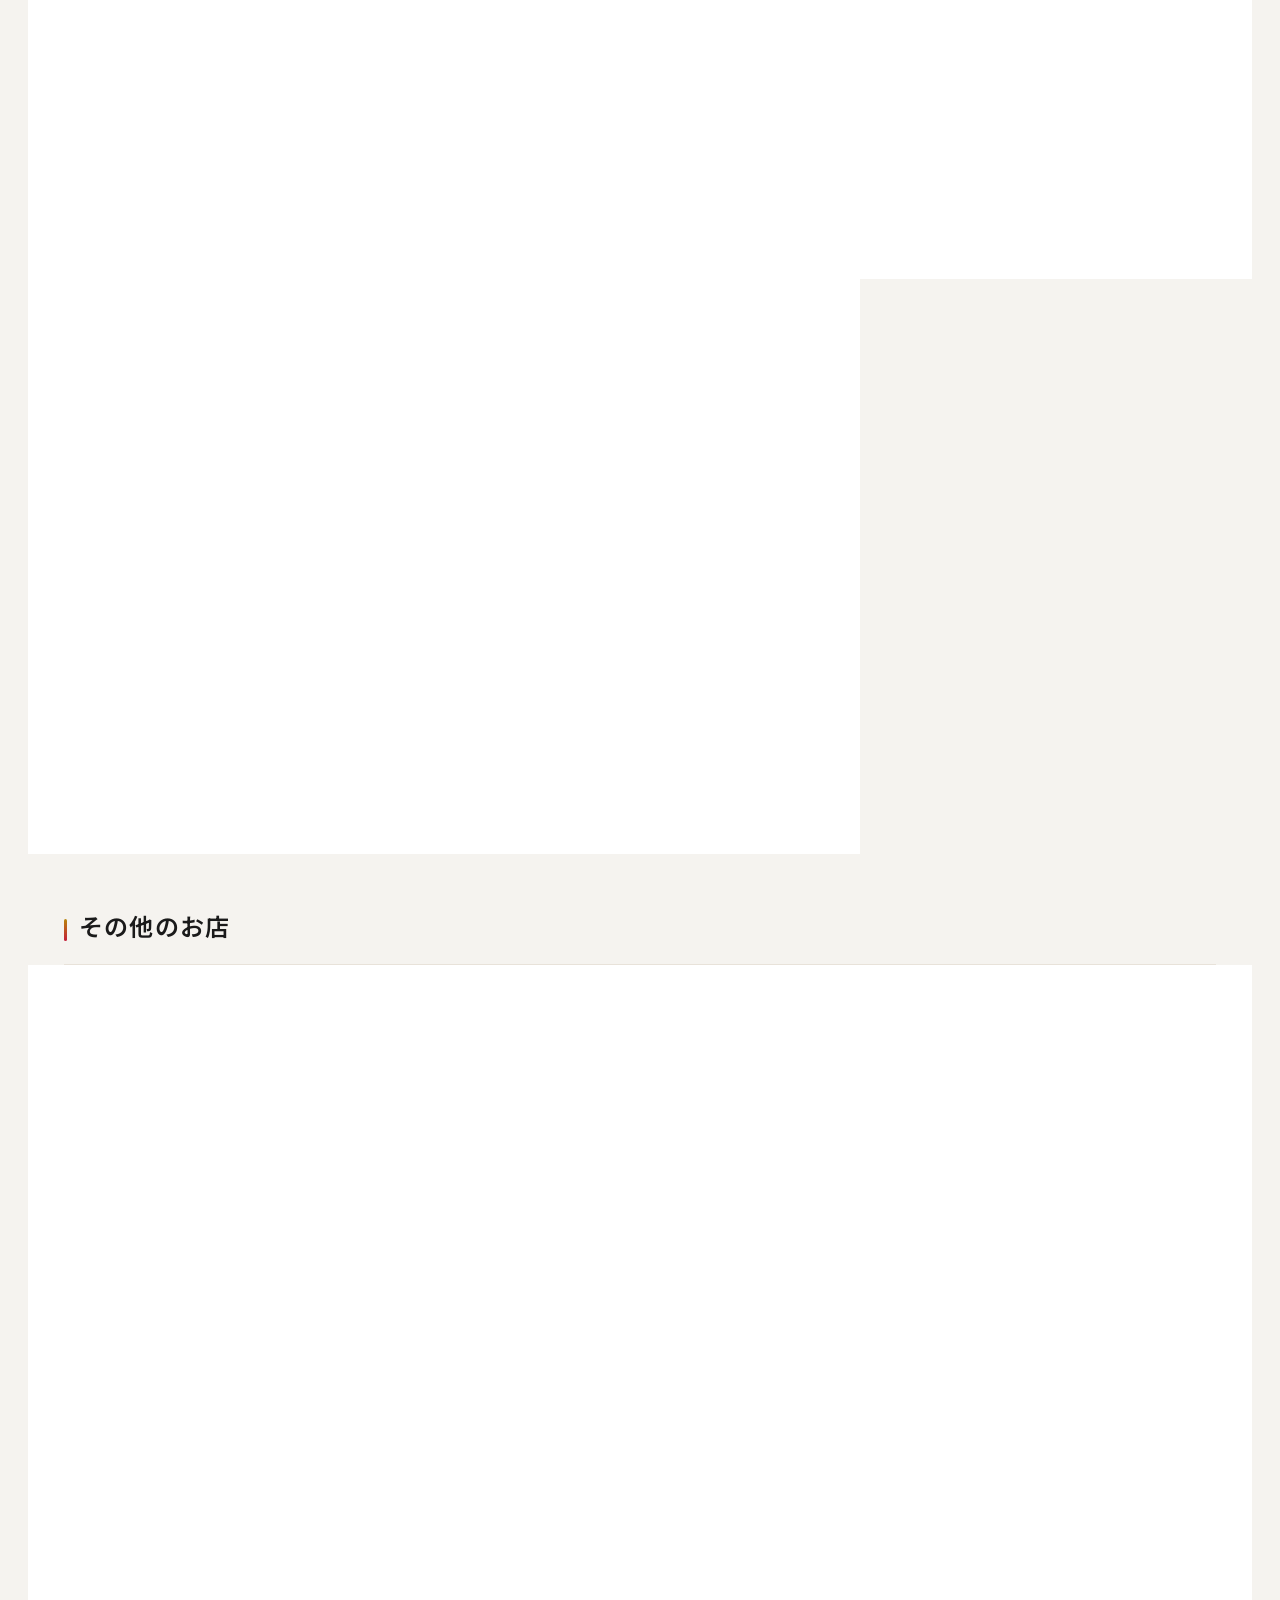
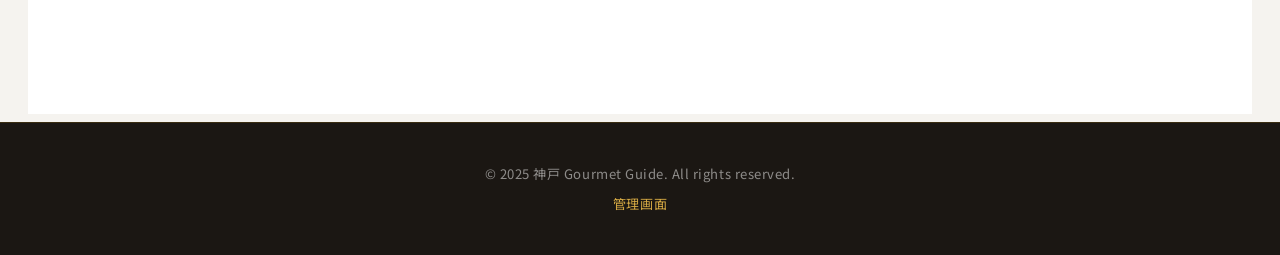
==== commit 22bc101c: "デバッグログ追加" ====
--- a/index.html
+++ b/index.html
@@ -162,9 +162,12 @@
   try {
     allData = CONFIG.airtable.apiKey ? await getRestaurants() : SAMPLE_RESTAURANTS;
     if (!allData.length) allData = SAMPLE_RESTAURANTS;
+    console.log('allData count:', allData.length, 'first:', allData[0]);
   } catch (e) {
+    console.error('init error:', e);
     allData = SAMPLE_RESTAURANTS;
   }
+  console.log('renderLists input:', allData.length, 'cat0:', allData[0] && allData[0].category);
   buildGenreOptions(allData);
   filterAndRender();
 }
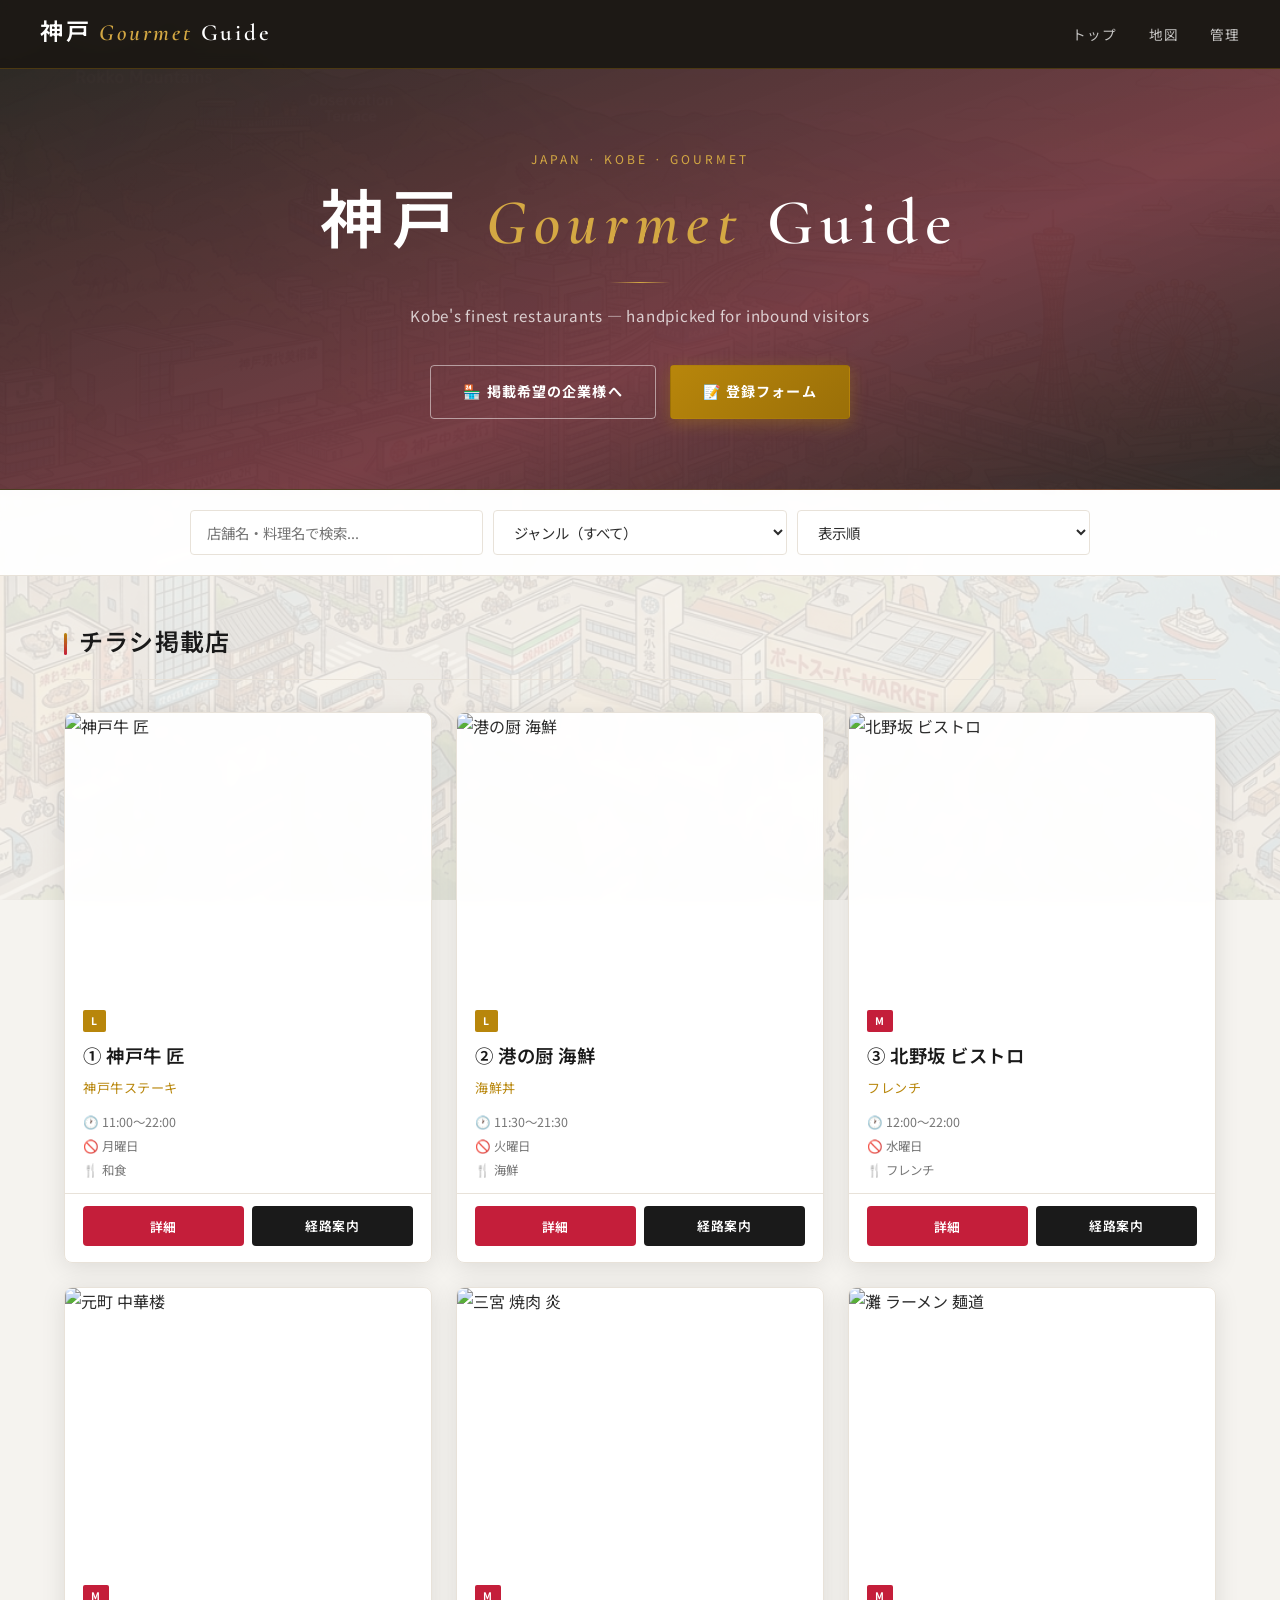
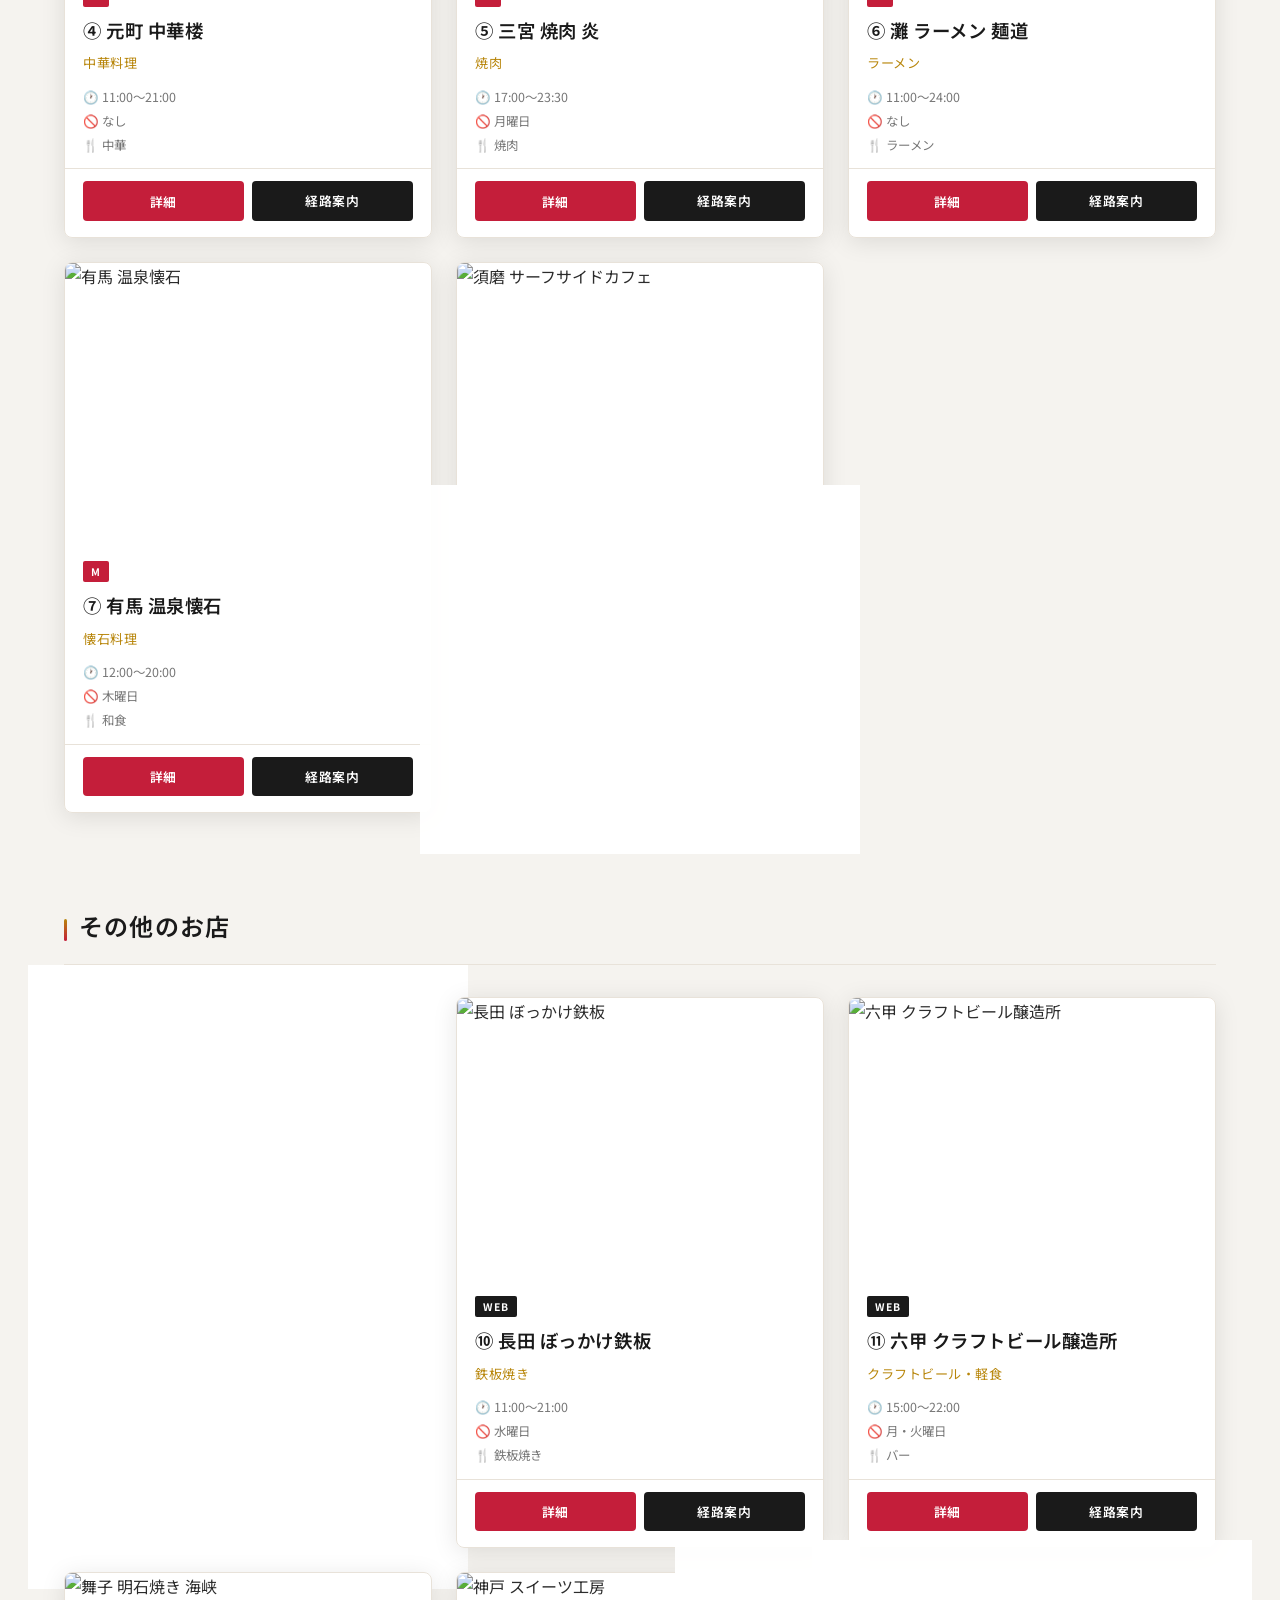
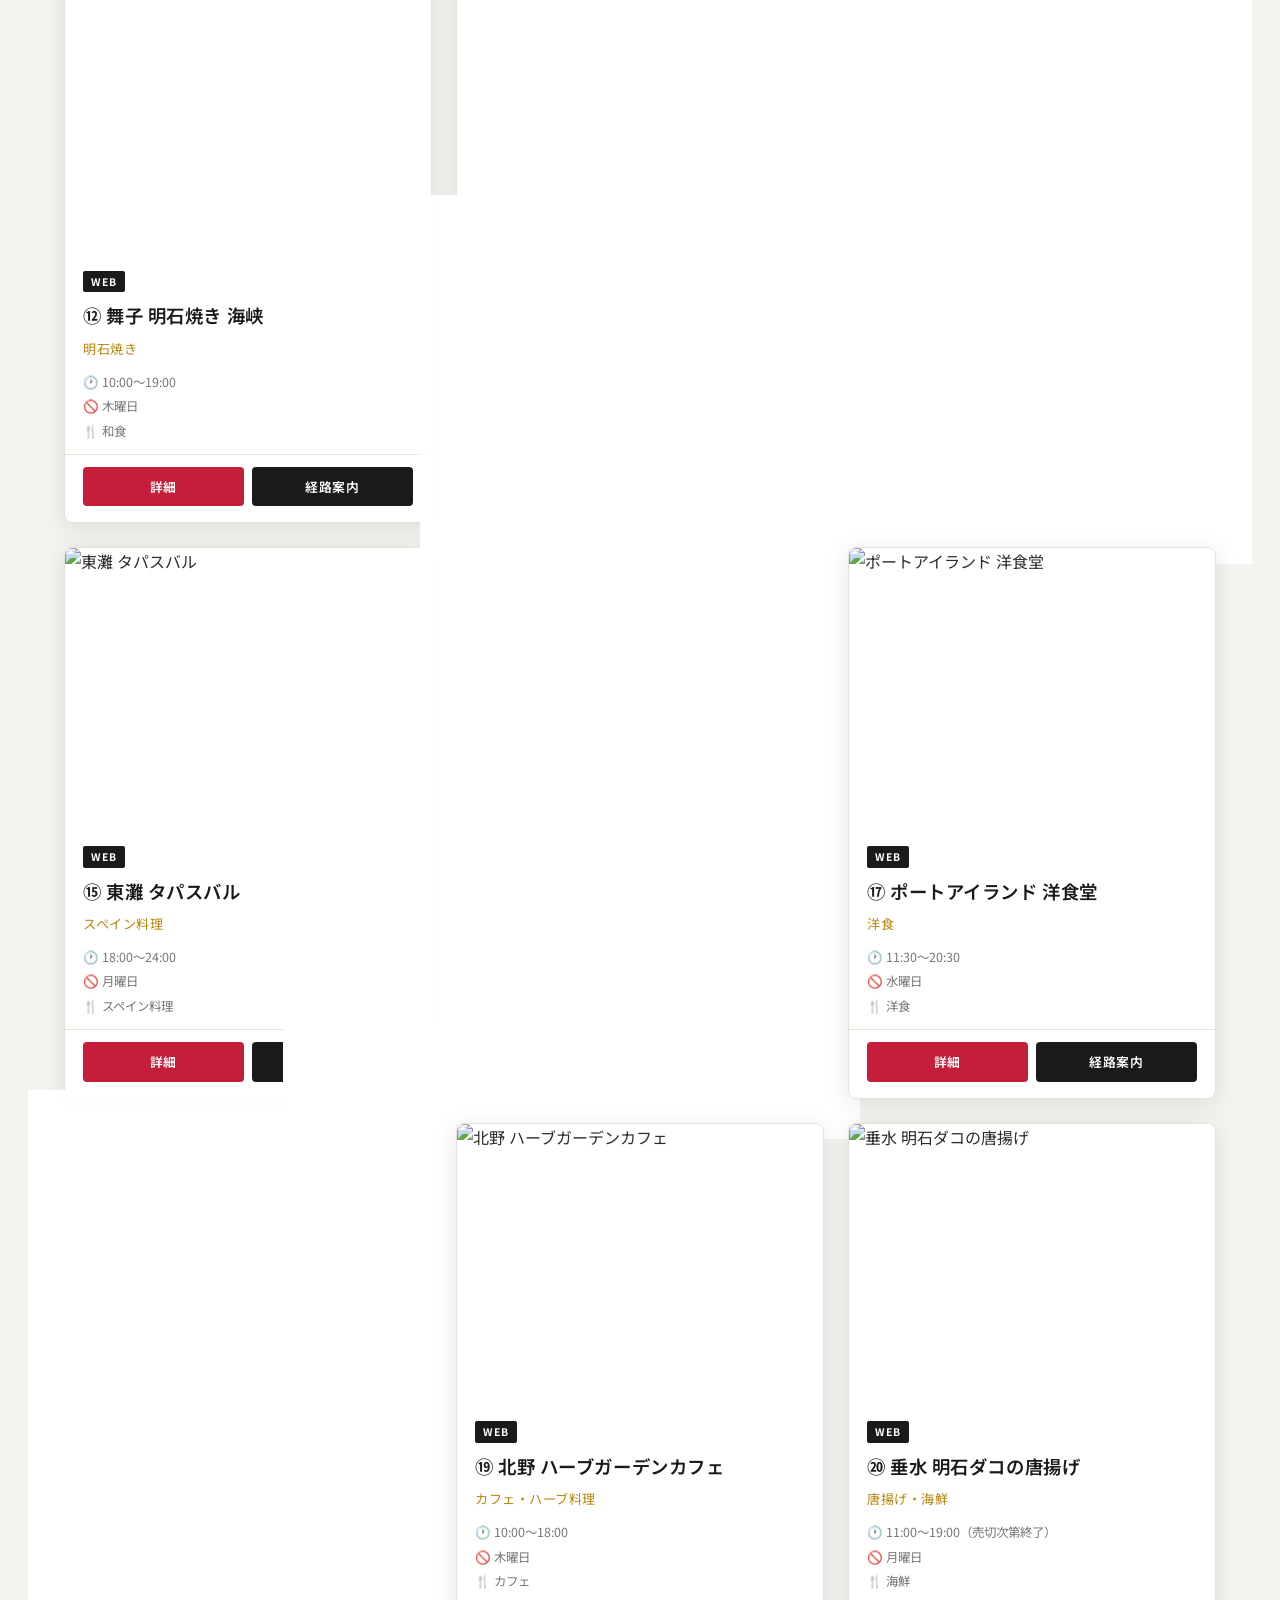
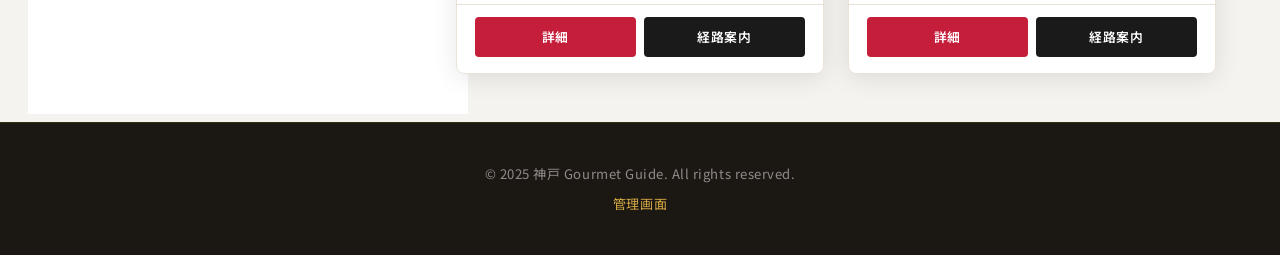
==== commit f72d7b76: "その他のお店：L/M以外を全表示に修正 Co-Authored-By: Claude Sonnet 4.6 <noreply@anthropic.com>" ====
--- a/index.html
+++ b/index.html
@@ -133,7 +133,7 @@
 
 function renderLists(data) {
   const featured = data.filter(r => r.category === 'L' || r.category === 'M');
-  const web = data.filter(r => r.category === 'WEB' || !r.category);
+  const web = data.filter(r => r.category !== 'L' && r.category !== 'M');
   const fg = document.getElementById('featured-grid');
   const wg = document.getElementById('web-grid');
   fg.innerHTML = '';
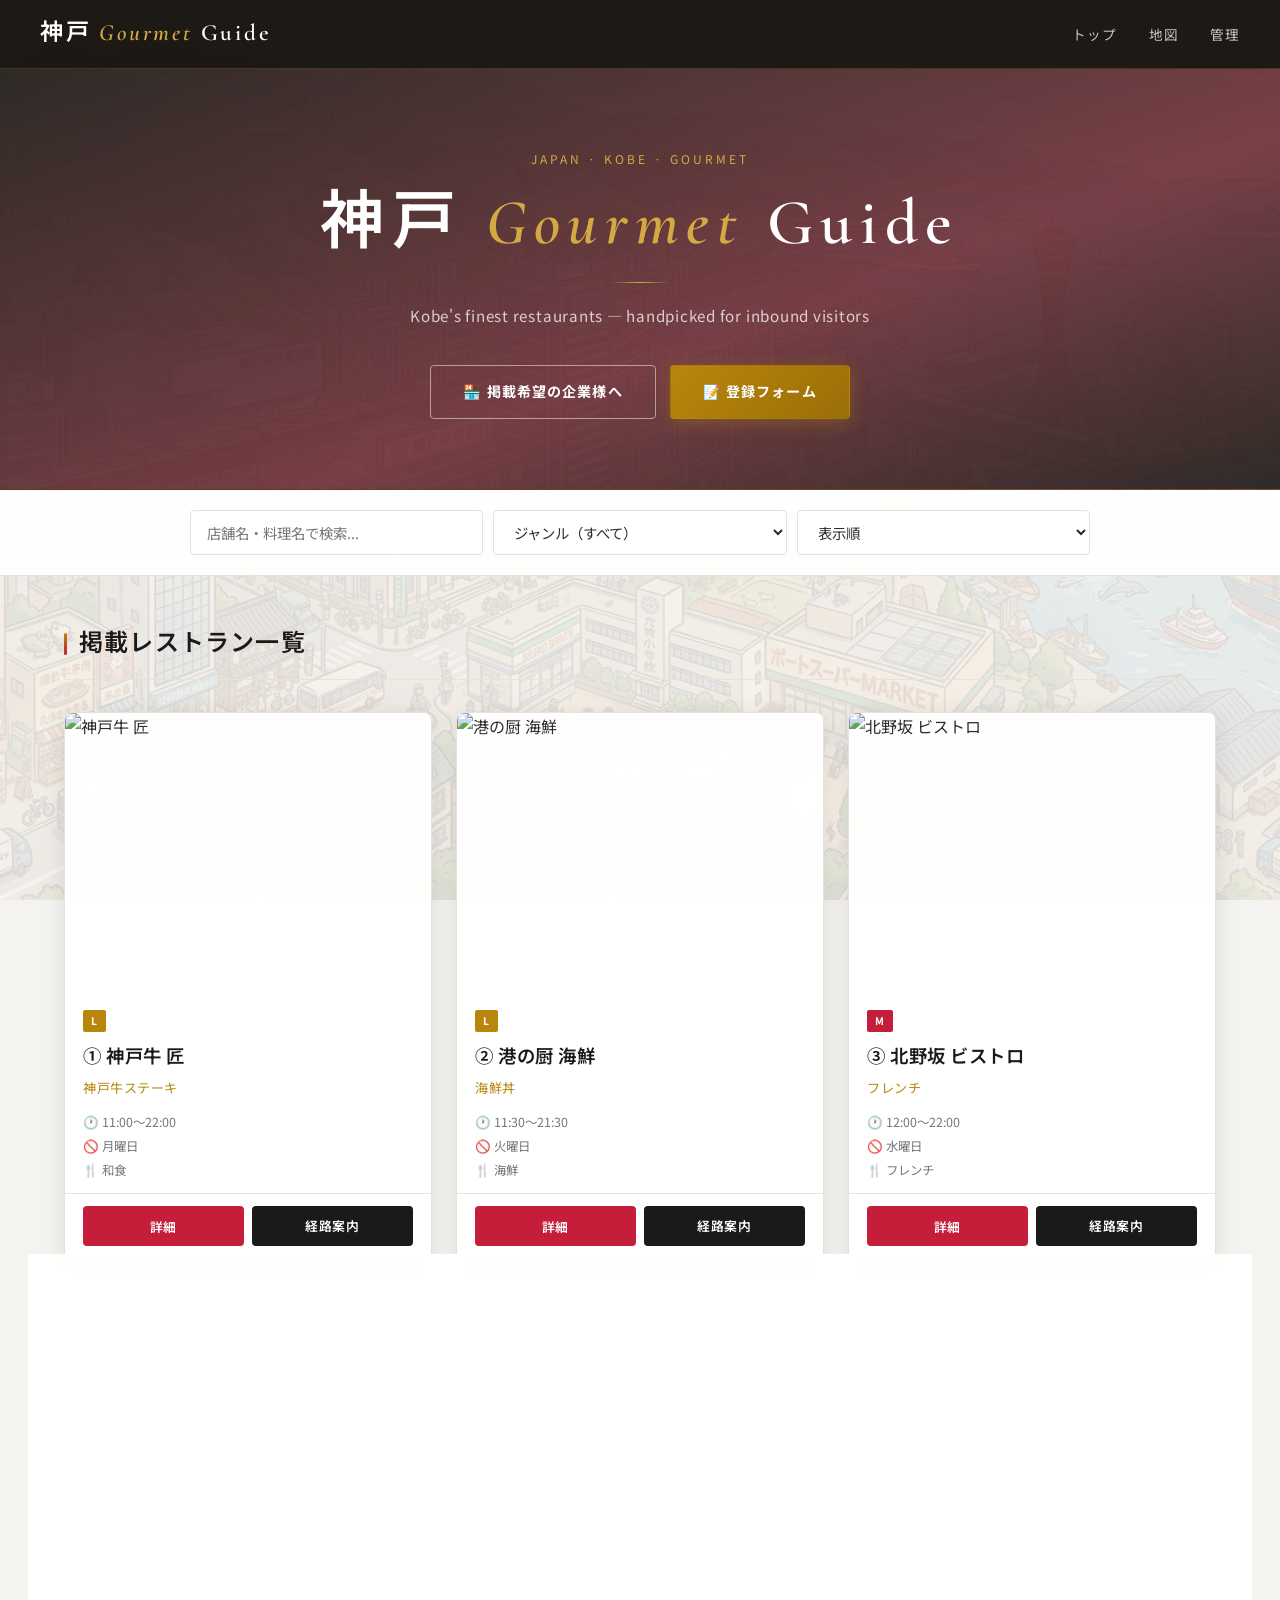
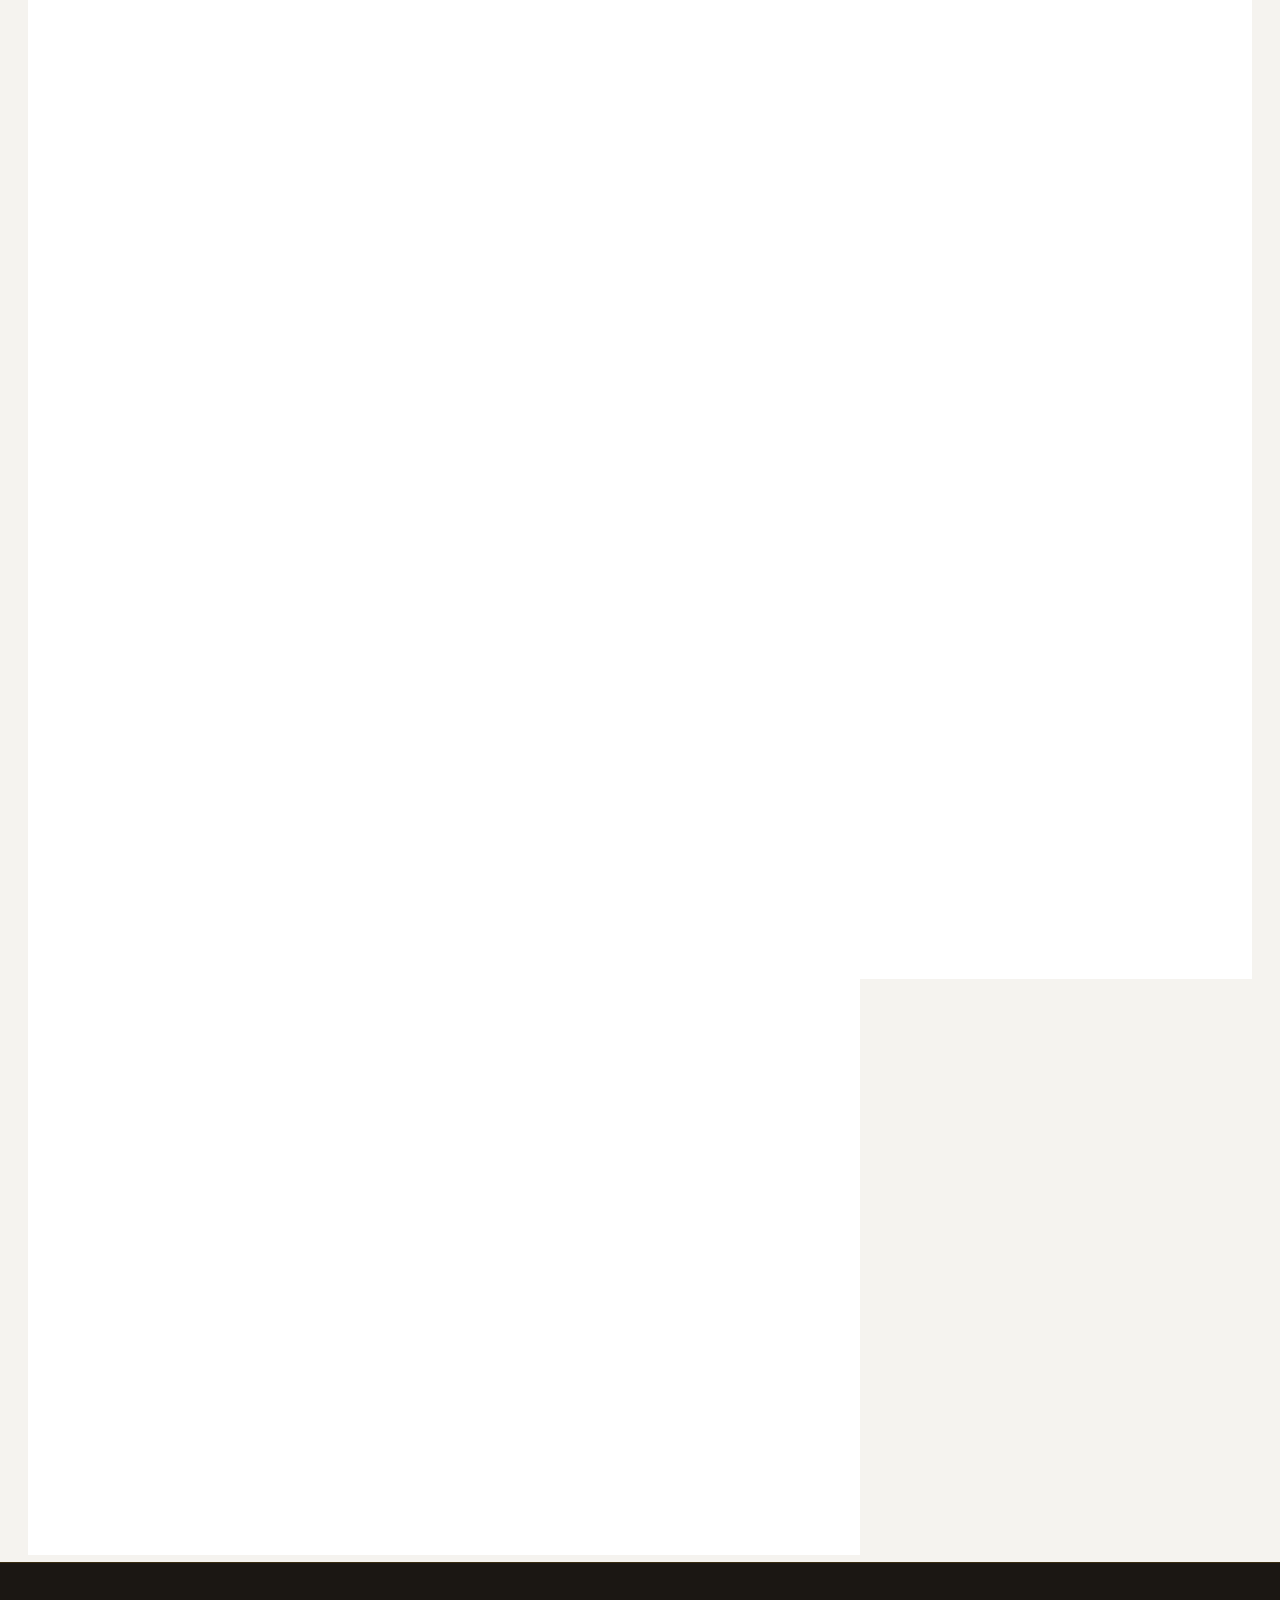
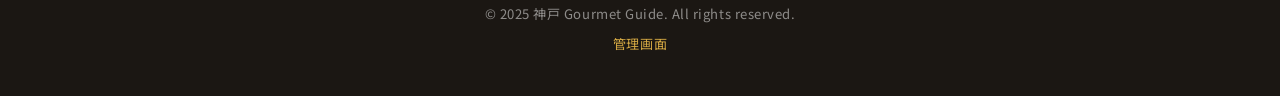
==== commit 71746adc: "店舗一覧を1セクションに統合：掲載レストラン一覧 Co-Authored-By: Claude Sonnet 4.6 <noreply@anthropic.com>" ====
--- a/index.html
+++ b/index.html
@@ -51,14 +51,7 @@
 
 <main>
   <div class="section">
-    <h2 class="section-title">チラシ掲載店</h2>
-    <div class="store-grid" id="featured-grid">
-      <div class="loading"><div class="spinner"></div><span>読み込み中...</span></div>
-    </div>
-  </div>
-
-  <div class="section">
-    <h2 class="section-title">その他のお店</h2>
+    <h2 class="section-title">掲載レストラン一覧</h2>
     <div class="store-grid" id="web-grid">
       <div class="loading"><div class="spinner"></div><span>読み込み中...</span></div>
     </div>
@@ -132,16 +125,10 @@
 let allData = [];
 
 function renderLists(data) {
-  const featured = data.filter(r => r.category === 'L' || r.category === 'M');
-  const web = data.filter(r => r.category !== 'L' && r.category !== 'M');
-  const fg = document.getElementById('featured-grid');
   const wg = document.getElementById('web-grid');
-  fg.innerHTML = '';
   wg.innerHTML = '';
-  if (!featured.length) fg.innerHTML = '<p style="color:#888">掲載店なし</p>';
-  featured.forEach(r => fg.appendChild(createCard(r)));
-  if (!web.length) wg.innerHTML = '<p style="color:#888">店舗なし</p>';
-  web.forEach(r => wg.appendChild(createCard(r)));
+  if (!data.length) { wg.innerHTML = '<p style="color:#888">該当する店舗がありません</p>'; return; }
+  data.forEach(r => wg.appendChild(createCard(r)));
 }
 
 function filterAndRender() {
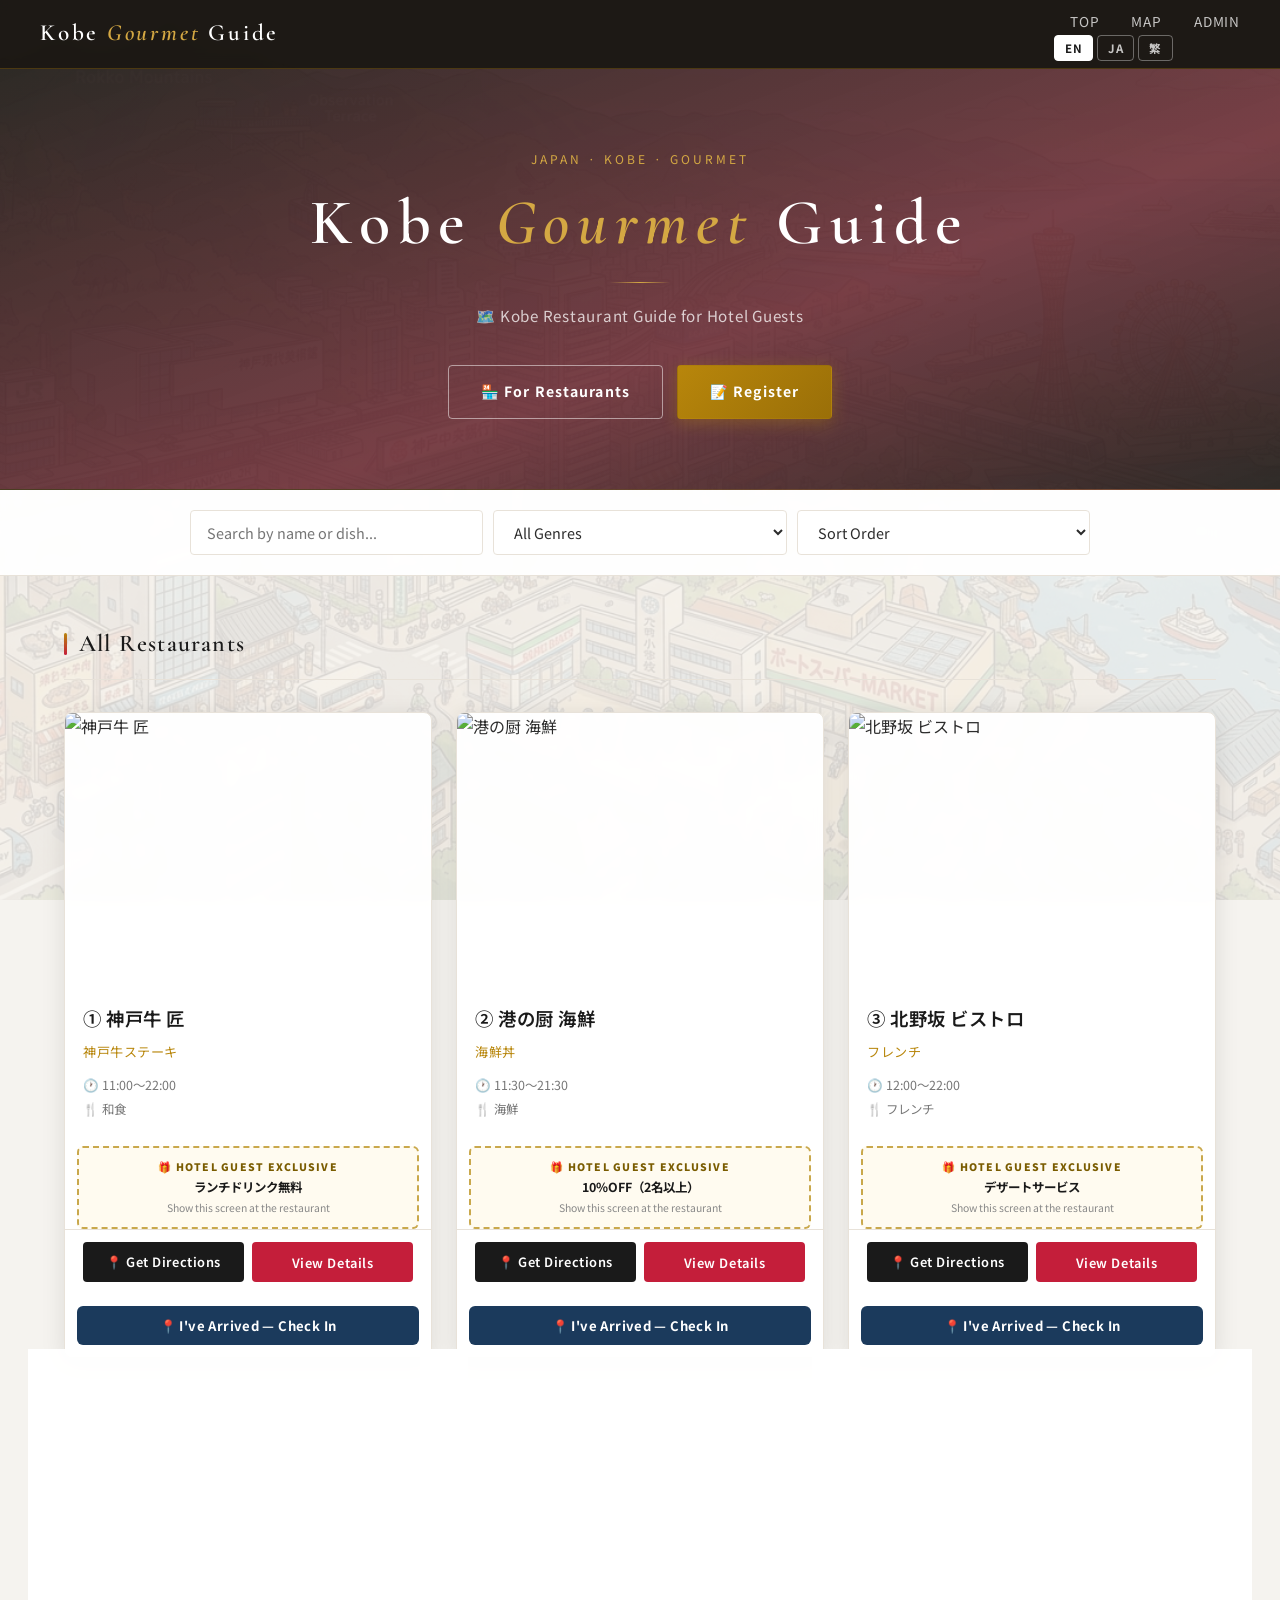
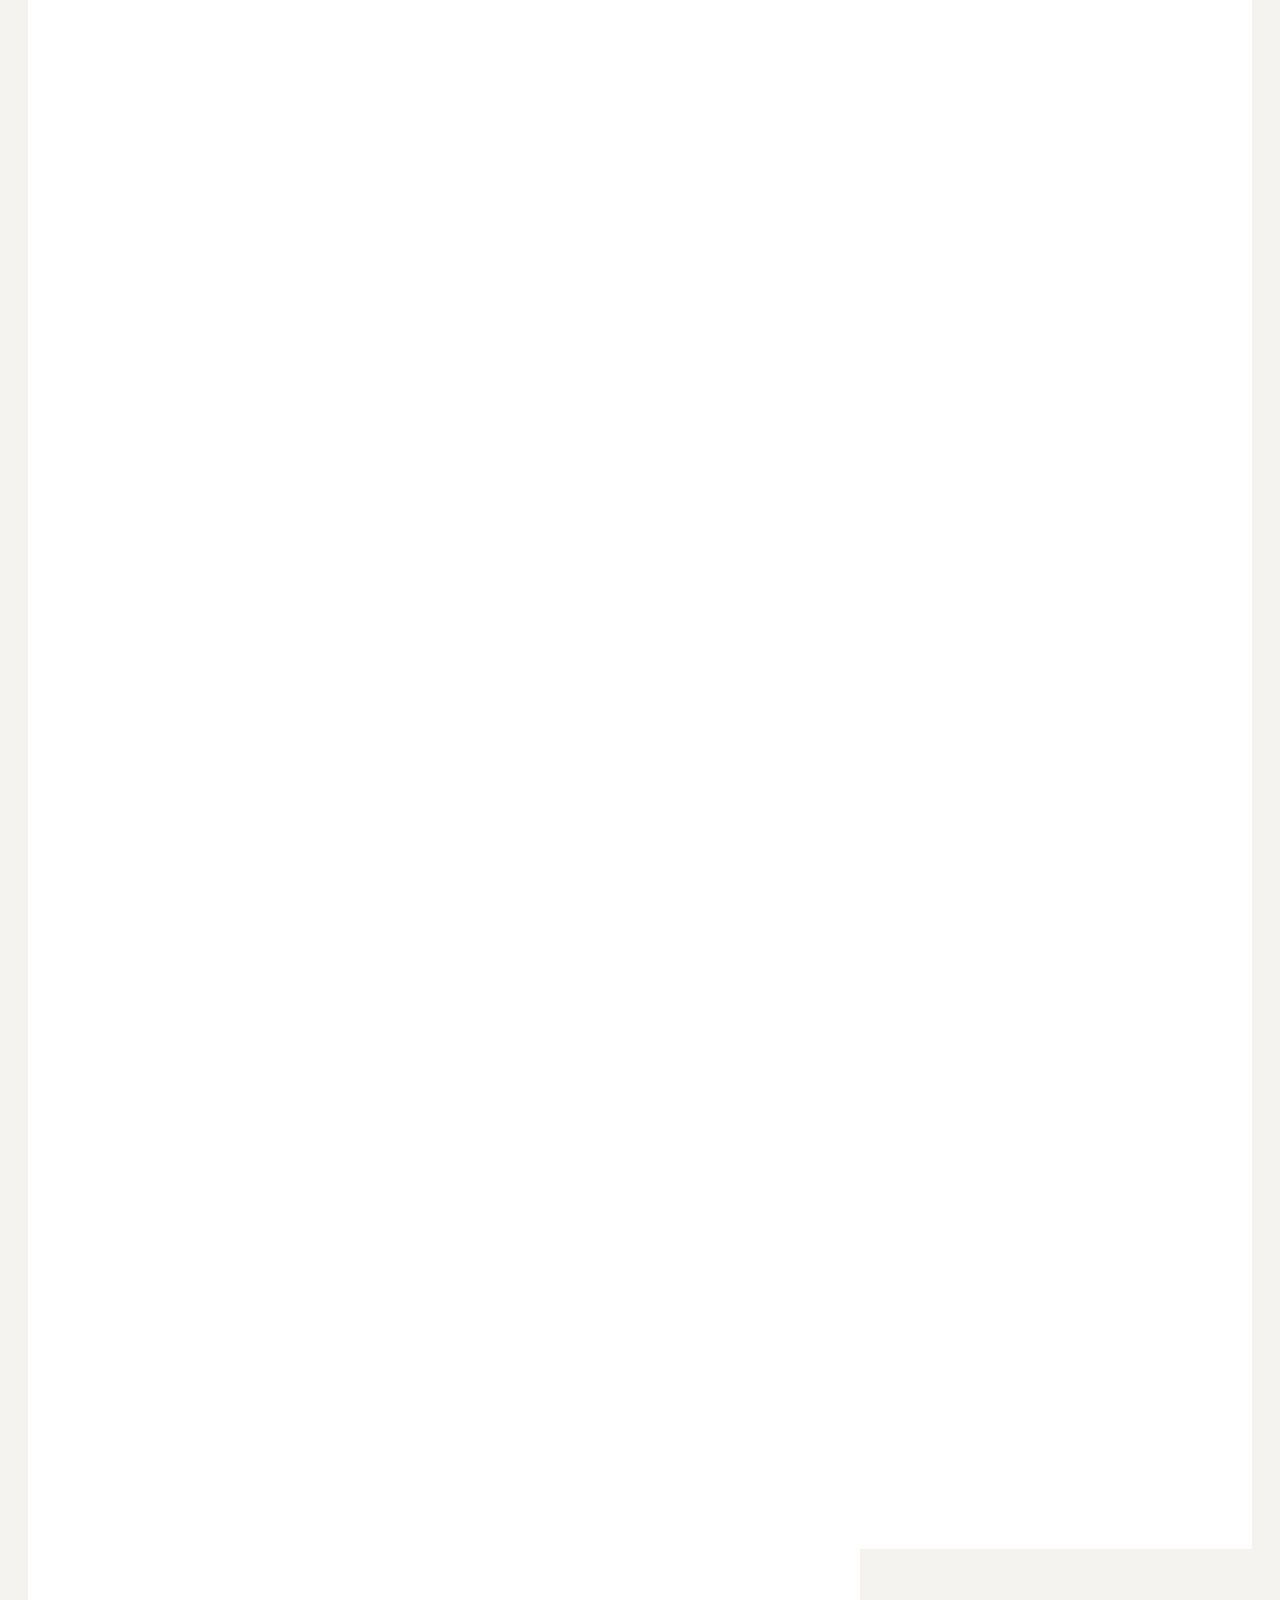
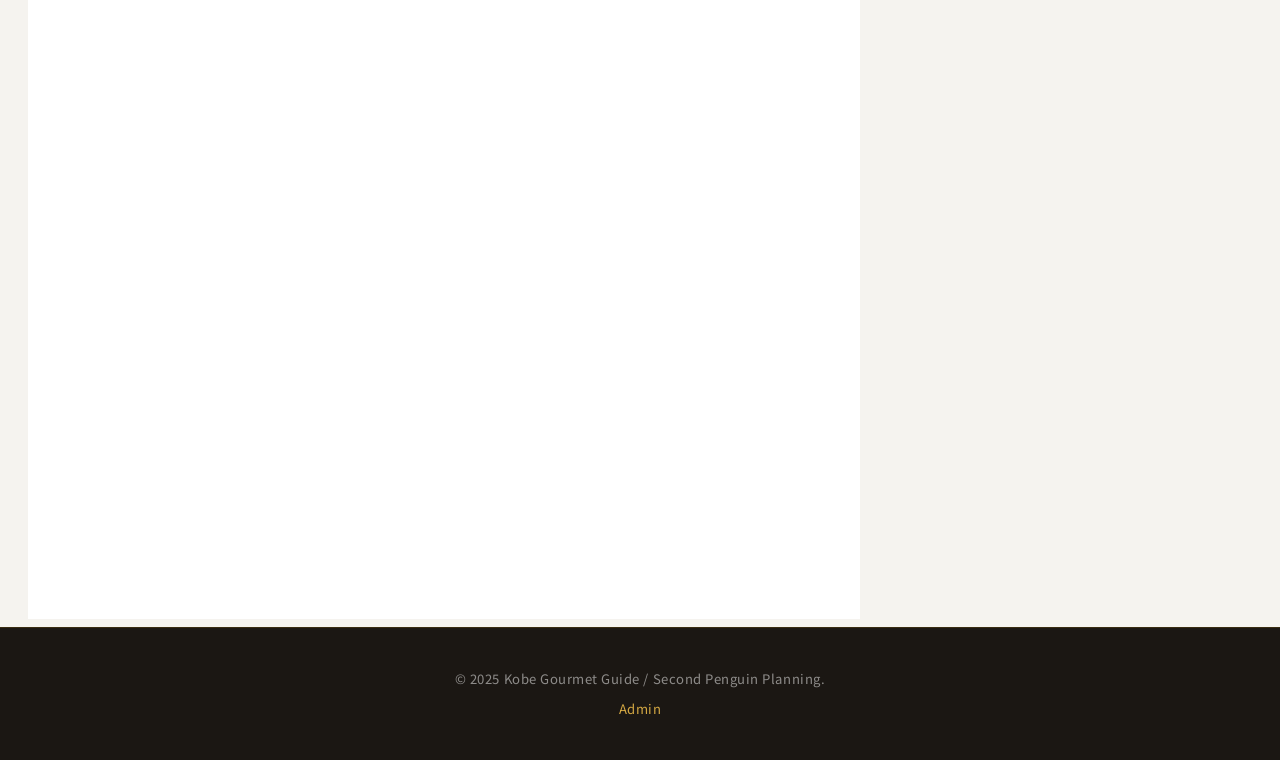
==== commit 80d9481a: "index.html: 言語切り替え・クーポン枠・チェックイン・ホテル追跡を統合 Co-Authored-By: Claude Sonnet 4.6 <noreply@anthropic.com>" ====
--- a/index.html
+++ b/index.html
@@ -1,120 +1,246 @@
 <!DOCTYPE html>
-<html lang="ja">
+<html lang="en">
 <head>
   <meta charset="UTF-8">
   <meta name="viewport" content="width=device-width, initial-scale=1.0">
-  <title>神戸 Gourmet Guide</title>
+  <title>Kobe Gourmet Guide — For Hotel Guests</title>
   <link rel="preconnect" href="https://fonts.googleapis.com">
   <link href="https://fonts.googleapis.com/css2?family=Noto+Sans+JP:wght@400;600;700&display=swap" rel="stylesheet">
   <link rel="stylesheet" href="css/style.css">
+  <style>
+    /* ===== 言語切り替えボタン ===== */
+    .lang-switcher {
+      display: flex; gap: 4px; align-items: center;
+    }
+    .lang-btn {
+      padding: 4px 10px; border-radius: 4px; border: 1px solid rgba(255,255,255,0.35);
+      background: transparent; color: rgba(255,255,255,0.75);
+      font-size: 0.72rem; font-weight: 700; cursor: pointer;
+      letter-spacing: 0.05em; transition: all 0.15s;
+      font-family: inherit;
+    }
+    .lang-btn:hover { background: rgba(255,255,255,0.15); color: #fff; }
+    .lang-btn.active { background: #fff; color: #1A1A1A; border-color: #fff; }
+
+    /* ===== クーポンバナー ===== */
+    .coupon-banner {
+      margin: 10px 12px 0;
+      border: 2px dashed #C9A84C;
+      border-radius: 6px;
+      background: #FFFBF0;
+      padding: 10px 12px;
+      text-align: center;
+    }
+    .coupon-title {
+      font-size: 0.65rem; font-weight: 900; letter-spacing: 0.12em;
+      color: #7A5C00; text-transform: uppercase; margin-bottom: 3px;
+    }
+    .coupon-body {
+      font-size: 0.78rem; font-weight: 700; color: #1A1A1A; line-height: 1.4;
+    }
+    .coupon-note {
+      font-size: 0.65rem; color: #888; margin-top: 3px;
+    }
+
+    /* ===== チェックインボタン ===== */
+    .btn-checkin {
+      display: block; width: calc(100% - 24px);
+      margin: 8px 12px 12px;
+      padding: 10px; border: none; border-radius: 6px;
+      background: #1B3A5C; color: #fff;
+      font-size: 0.82rem; font-weight: 700; cursor: pointer;
+      font-family: inherit; transition: background 0.2s;
+      letter-spacing: 0.03em;
+    }
+    .btn-checkin:hover { background: #0d2440; }
+    .btn-checkin:disabled { background: #2E7D32; cursor: default; }
+
+    /* ===== hotel バッジ（デモ用） ===== */
+    .hotel-badge {
+      display: none;
+      background: #E3F2FD; color: #1565C0;
+      font-size: 0.72rem; font-weight: 700;
+      padding: 6px 12px; text-align: center;
+      border-bottom: 1px solid #BBDEFB;
+    }
+    .hotel-badge.visible { display: block; }
+
+    /* ===== ウォークタイム・予算 ===== */
+    .card-tags {
+      display: flex; gap: 6px; flex-wrap: wrap;
+      padding: 0 12px 4px;
+    }
+    .tag-walk { font-size: 0.72rem; color: #555; font-weight: 600; }
+    .tag-budget { font-size: 0.72rem; color: #C9A84C; font-weight: 700; }
+  </style>
 </head>
 <body>
 
+<!-- ===== HEADER ===== -->
 <header>
   <div class="header-inner">
-    <div class="site-logo">神戸 <span>Gourmet</span> Guide</div>
+    <div class="site-logo">Kobe <span>Gourmet</span> Guide</div>
     <nav>
-      <a href="index.html">トップ</a>
-      <a href="map.html">地図</a>
-      <a href="admin.html">管理</a>
+      <a href="index.html" data-i18n="nav.top">Top</a>
+      <a href="map.html" data-i18n="nav.map">Map</a>
+      <a href="admin.html" data-i18n="nav.admin">Admin</a>
+      <!-- 言語切り替え -->
+      <div class="lang-switcher" style="margin-left:12px;">
+        <button class="lang-btn" data-lang-btn="en" onclick="I18N.set('en')">EN</button>
+        <button class="lang-btn" data-lang-btn="ja" onclick="I18N.set('ja')">JA</button>
+        <button class="lang-btn" data-lang-btn="zh" onclick="I18N.set('zh')">繁</button>
+      </div>
     </nav>
   </div>
 </header>
 
+<!-- ホテル識別バッジ（?from= があるときのみ表示） -->
+<div class="hotel-badge" id="hotel-badge"></div>
+
+<!-- ===== HERO ===== -->
 <section class="hero">
   <div class="hero-eyebrow">Japan · Kobe · Gourmet</div>
-  <h1>神戸 <span>Gourmet</span> Guide</h1>
+  <h1>Kobe <span>Gourmet</span> Guide</h1>
   <div class="hero-divider"></div>
-  <p>Kobe's finest restaurants — handpicked for inbound visitors</p>
+  <p data-i18n="hero.tag">🗺️ Kobe Restaurant Guide for Hotel Guests</p>
   <div class="hero-buttons">
-    <a href="coming-soon.html" class="hero-btn hero-btn--outline">
-      🏪 掲載希望の企業様へ
-    </a>
-    <a href="register.html" class="hero-btn hero-btn--gold">
-      📝 登録フォーム
-    </a>
+    <a href="coming-soon.html" class="hero-btn hero-btn--outline">🏪 For Restaurants</a>
+    <a href="register.html" class="hero-btn hero-btn--gold">📝 Register</a>
   </div>
 </section>
 
+<!-- ===== 検索バー ===== -->
 <div class="search-bar">
   <div class="search-inner">
-    <input type="text" id="search-input" placeholder="店舗名・料理名で検索...">
+    <input type="text" id="search-input" data-i18n="hero.search" placeholder="Search by name or dish...">
     <select id="genre-filter">
-      <option value="">ジャンル（すべて）</option>
+      <option value="" data-i18n="hero.all">All Genres</option>
     </select>
     <select id="sort-select">
-      <option value="order">表示順</option>
-      <option value="name">名前順</option>
+      <option value="order" data-i18n="hero.sort">Sort Order</option>
+      <option value="name">A → Z</option>
     </select>
   </div>
 </div>
 
+<!-- ===== メインコンテンツ ===== -->
 <main>
   <div class="section">
-    <h2 class="section-title">掲載レストラン一覧</h2>
+    <h2 class="section-title" data-i18n="section.all">All Restaurants</h2>
     <div class="store-grid" id="web-grid">
-      <div class="loading"><div class="spinner"></div><span>読み込み中...</span></div>
+      <div class="loading"><div class="spinner"></div><span>Loading...</span></div>
     </div>
   </div>
 </main>
 
 <footer>
-  <p>&copy; 2025 神戸 Gourmet Guide. All rights reserved.</p>
-  <p style="margin-top:8px"><a href="admin.html">管理画面</a></p>
+  <p data-i18n="footer.copy">&copy; 2025 Kobe Gourmet Guide / Second Penguin Planning.</p>
+  <p style="margin-top:8px"><a href="admin.html">Admin</a></p>
 </footer>
 
+<!-- ===== スクリプト ===== -->
 <script src="https://cdnjs.cloudflare.com/ajax/libs/qrcodejs/1.0.0/qrcode.min.js"></script>
 <script src="config.local.js"></script>
 <script src="config.js"></script>
+<script src="js/tracking.js"></script>
+<script src="js/i18n.js"></script>
 <script src="js/airtable.js"></script>
 <script src="js/sample-data.js"></script>
 <script src="js/qrcode-gen.js"></script>
 
 <script>
-function createCard(r) {
-  const photoSrc = r.photos[0] || null;
-  const badgeClass = `badge-${r.category}`;
-  const card = document.createElement('div');
-  card.className = 'store-card';
-  card.innerHTML = `
-    ${photoSrc
-      ? `<img class="card-photo" src="${photoSrc}" alt="${r.name}" loading="lazy">`
-      : `<div class="card-photo-placeholder">🍽️</div>`}
-    <div class="card-body">
-      <span class="card-badge ${badgeClass}">${r.category}</span>
-      <div class="card-name">⑪ ${r.name}</div>
-      <div class="card-dish">${r.dishName}</div>
-      <div class="card-meta">
-        ${r.hours ? `<span>🕐 ${r.hours}</span>` : ''}
-        ${r.closed ? `<span>🚫 ${r.closed}</span>` : ''}
-        ${r.genre ? `<span>🍴 ${r.genre}</span>` : ''}
-      </div>
-    </div>
-    <div class="card-actions">
-      <button class="btn btn-primary" onclick="openDetail('${r.id}')">詳細</button>
-      <a class="btn btn-secondary" href="${buildMapUrl(r)}" target="_blank" rel="noopener">経路案内</a>
-    </div>
-  `;
-  card.querySelector('.card-name').textContent = `${circleNum(r.storeNumber)} ${r.name}`;
-  return card;
-}
-
+// ============================================================
+// ホテルバッジ表示
+// ============================================================
+(function showHotelBadge() {
+  const hotel = TRACKING.getHotel();
+  if (hotel && hotel !== 'unknown') {
+    const badge = document.getElementById('hotel-badge');
+    badge.textContent = `🏨 Welcome from ${hotel.replace(/-/g, ' ').replace(/\b\w/g, c => c.toUpperCase())}`;
+    badge.classList.add('visible');
+  }
+})();
+
+// ============================================================
+// カード生成
+// ============================================================
 function circleNum(n) {
   const circles = ['','①','②','③','④','⑤','⑥','⑦','⑧','⑨','⑩',
     '⑪','⑫','⑬','⑭','⑮','⑯','⑰','⑱','⑲','⑳'];
   return circles[n] || `(${n})`;
 }
 
-function buildMapUrl(r) {
-  if (r.lat && r.lng) return `https://www.google.com/maps/dir/?api=1&destination=${r.lat},${r.lng}`;
-  return `https://www.google.com/maps/search/?api=1&query=${encodeURIComponent(r.address)}`;
+function createCard(r) {
+  const photo   = r.photos[0] || null;
+  const mapsUrl = buildMapsUrl(r); // tracking.js の関数でホテル情報付き
+  const card    = document.createElement('div');
+  card.className = 'store-card';
+
+  // クーポンテキスト（Airtableの coupon フィールド or デフォルト）
+  const couponText = r.coupon
+    ? r.coupon
+    : 'Show this screen: 1 FREE drink or dessert! 🍹';
+
+  card.innerHTML = `
+    ${photo
+      ? `<img class="card-photo" src="${photo}" alt="${r.name}" loading="lazy">`
+      : `<div class="card-photo-placeholder">🍽️</div>`}
+
+    <div class="card-body">
+      <div class="card-name">${circleNum(r.storeNumber)} ${r.name}</div>
+      <div class="card-dish">${r.dishName || ''}</div>
+      <div class="card-meta">
+        ${r.hours  ? `<span>🕐 ${r.hours}</span>` : ''}
+        ${r.genre  ? `<span>🍴 ${r.genre}</span>`  : ''}
+      </div>
+    </div>
+
+    <div class="card-tags">
+      ${r.walkTime ? `<span class="tag-walk">🚶 ${r.walkTime} <span data-i18n="card.walk">min walk</span></span>` : ''}
+      ${r.budget   ? `<span class="tag-budget">${r.budget}</span>` : ''}
+    </div>
+
+    <!-- クーポン枠 -->
+    <div class="coupon-banner">
+      <div class="coupon-title" data-i18n="card.coupon">🎁 HOTEL GUEST EXCLUSIVE</div>
+      <div class="coupon-body">${couponText}</div>
+      <div class="coupon-note" data-i18n="card.coupon_sub">Show this screen at the restaurant</div>
+    </div>
+
+    <div class="card-actions">
+      <a class="btn btn-secondary" href="${mapsUrl}" target="_blank" rel="noopener noreferrer"
+         data-i18n="card.directions">📍 Get Directions</a>
+      <button class="btn btn-primary" onclick="openDetail('${r.id}')"
+              data-i18n="card.detail">View Details</button>
+    </div>
+
+    <!-- チェックインボタン -->
+    <button class="btn-checkin" onclick="checkIn('${r.name}', this)"
+            data-i18n="card.checkin">📍 I've Arrived — Check In</button>
+  `;
+
+  // i18n 適用（カード内の data-i18n を更新）
+  card.querySelectorAll('[data-i18n]').forEach(el => {
+    const val = I18N.t(el.dataset.i18n);
+    if (el.tagName === 'BUTTON' || el.tagName === 'A' || el.tagName === 'DIV' || el.tagName === 'SPAN') {
+      el.textContent = val;
+    }
+  });
+  // クーポン本文は i18n 上書きしないよう個別設定
+  card.querySelector('.coupon-body').textContent = couponText;
+
+  return card;
 }
 
 function openDetail(id) { location.href = `store.html?id=${id}`; }
 
+// ============================================================
+// ジャンルフィルター構築
+// ============================================================
 function buildGenreOptions(list) {
   const genres = [...new Set(list.map(r => r.genre).filter(Boolean))].sort();
   const sel = document.getElementById('genre-filter');
+  // 既存の「All Genres」オプションを残して追加
   genres.forEach(g => {
     const opt = document.createElement('option');
     opt.value = g; opt.textContent = g;
@@ -122,39 +248,45 @@
   });
 }
 
+// ============================================================
+// 表示・フィルター
+// ============================================================
 let allData = [];
 
 function renderLists(data) {
-  const wg = document.getElementById('web-grid');
-  wg.innerHTML = '';
-  if (!data.length) { wg.innerHTML = '<p style="color:#888">該当する店舗がありません</p>'; return; }
-  data.forEach(r => wg.appendChild(createCard(r)));
+  const grid = document.getElementById('web-grid');
+  grid.innerHTML = '';
+  if (!data.length) {
+    grid.innerHTML = `<p style="color:#888;padding:24px;" data-i18n="section.empty">${I18N.t('section.empty')}</p>`;
+    return;
+  }
+  data.forEach(r => grid.appendChild(createCard(r)));
 }
 
 function filterAndRender() {
-  const q = document.getElementById('search-input').value.toLowerCase();
+  const q     = document.getElementById('search-input').value.toLowerCase();
   const genre = document.getElementById('genre-filter').value;
-  const sort = document.getElementById('sort-select').value;
+  const sort  = document.getElementById('sort-select').value;
   let data = allData.filter(r => {
-    const matchQ = !q || r.name.toLowerCase().includes(q) || r.dishName.toLowerCase().includes(q);
+    const matchQ = !q || (r.name||'').toLowerCase().includes(q) || (r.dishName||'').toLowerCase().includes(q);
     const matchG = !genre || r.genre === genre;
     return matchQ && matchG;
   });
-  if (sort === 'name') data.sort((a,b) => a.name.localeCompare(b.name, 'ja'));
-  else data.sort((a,b) => a.order - b.order);
+  if (sort === 'name') data.sort((a,b) => (a.name||'').localeCompare(b.name||'', 'ja'));
+  else                 data.sort((a,b) => (a.order||99) - (b.order||99));
   renderLists(data);
 }
 
+// ============================================================
+// 初期化
+// ============================================================
 async function init() {
   try {
     allData = CONFIG.airtable.apiKey ? await getRestaurants() : SAMPLE_RESTAURANTS;
-    if (!allData.length) allData = SAMPLE_RESTAURANTS;
-    console.log('allData count:', allData.length, 'first:', allData[0]);
-  } catch (e) {
-    console.error('init error:', e);
+    if (!allData || !allData.length) allData = SAMPLE_RESTAURANTS;
+  } catch(e) {
     allData = SAMPLE_RESTAURANTS;
   }
-  console.log('renderLists input:', allData.length, 'cat0:', allData[0] && allData[0].category);
   buildGenreOptions(allData);
   filterAndRender();
 }
@@ -162,6 +294,9 @@
 document.getElementById('search-input').addEventListener('input', filterAndRender);
 document.getElementById('genre-filter').addEventListener('change', filterAndRender);
 document.getElementById('sort-select').addEventListener('change', filterAndRender);
+
+// 言語切り替え時にカードを再描画
+document.addEventListener('langchange', filterAndRender);
 
 init();
 </script>
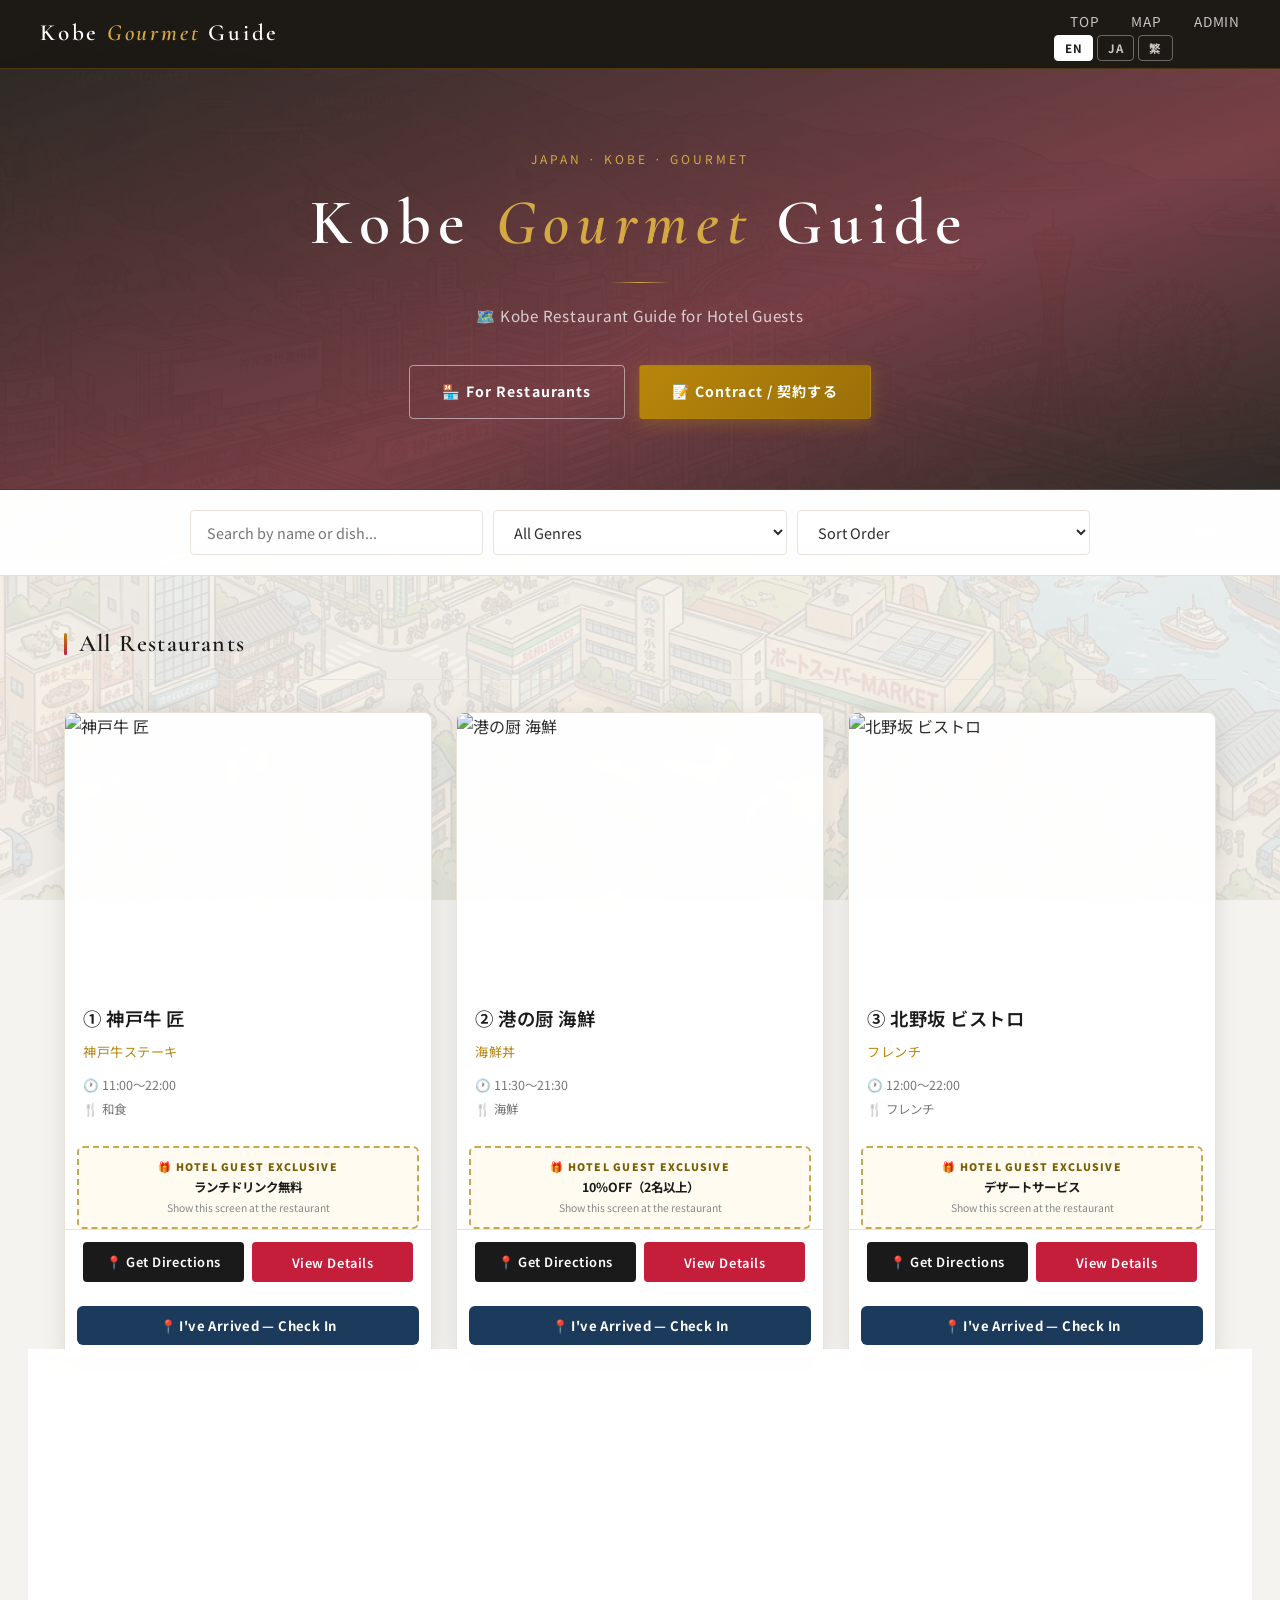
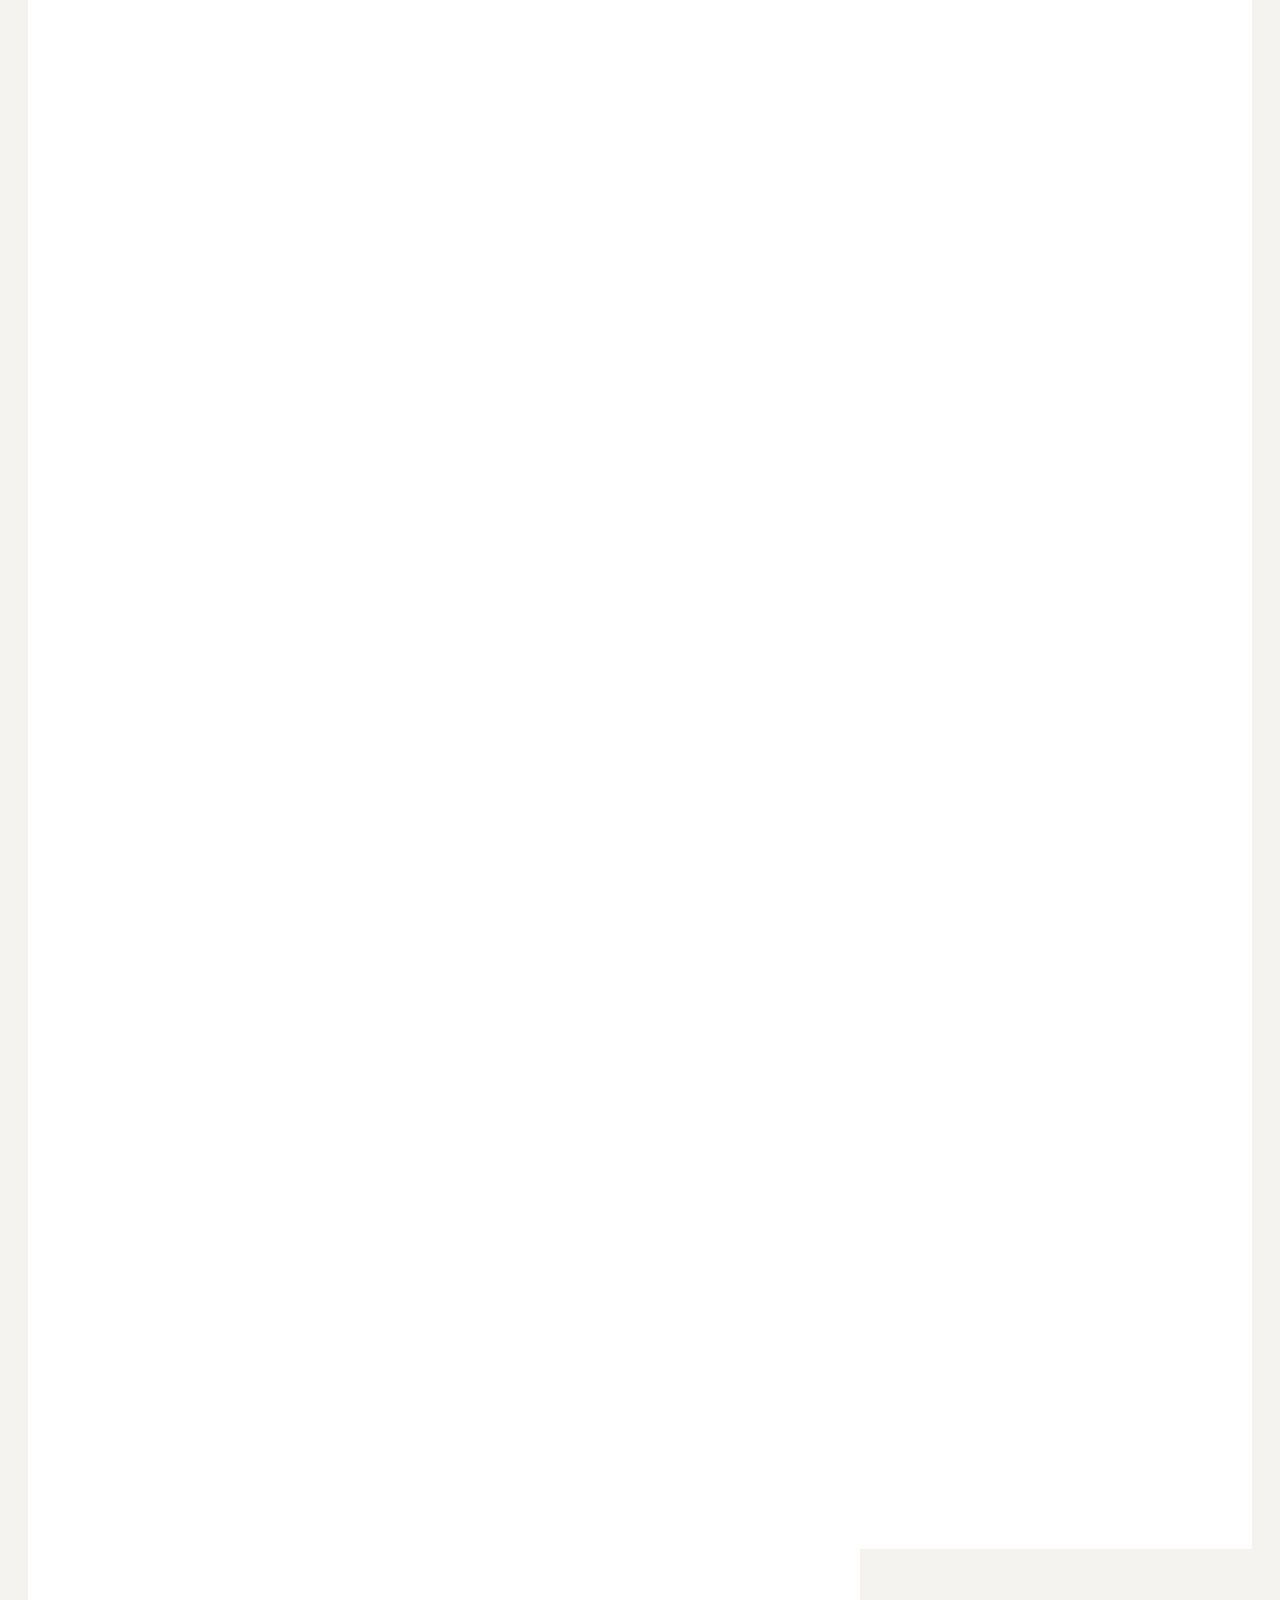
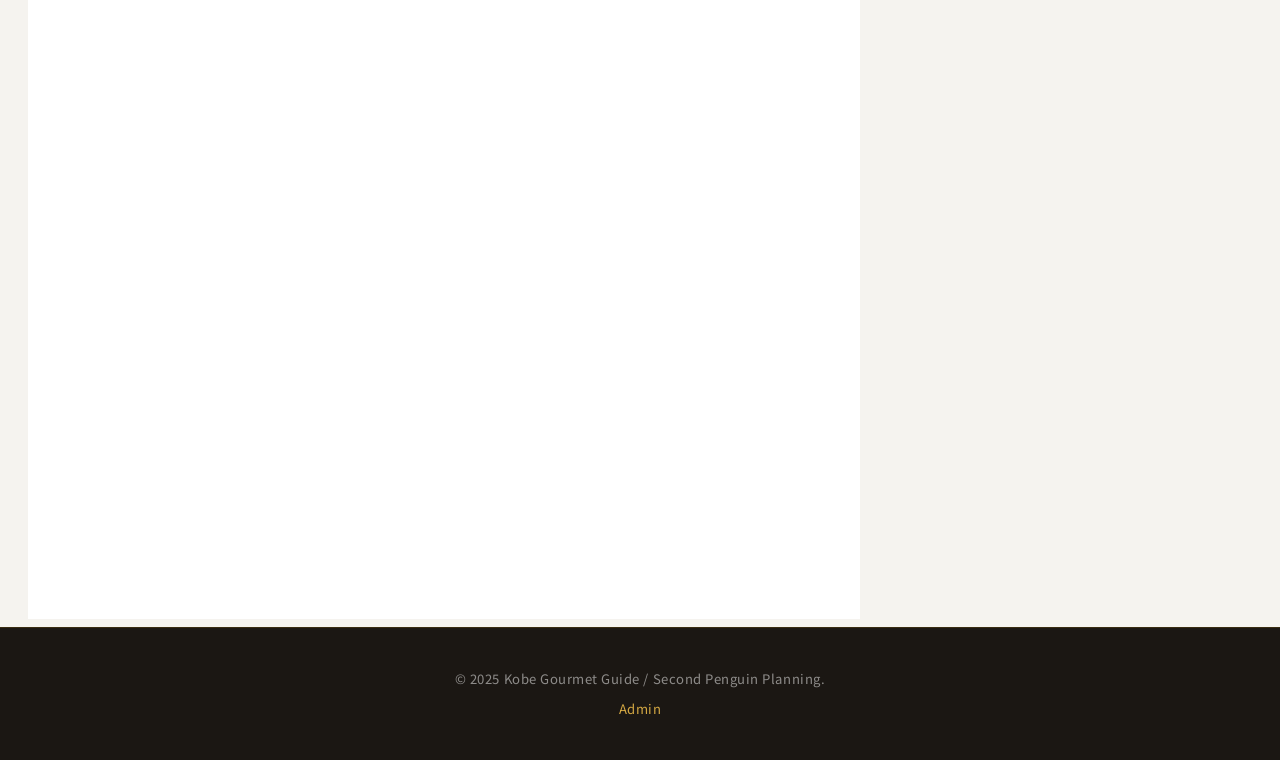
==== commit 14809126: "ページ間リンクを整理し導線を統一 ガイド → 掲載案内 → 営業資料 → 契約 の流れに一本化: - index.html: RegisterボタンをContract（contract.html）に変" ====
--- a/index.html
+++ b/index.html
@@ -1,4 +1,4 @@
-<!DOCTYPE html>
+﻿<!DOCTYPE html>
 <html lang="en">
 <head>
   <meta charset="UTF-8">
@@ -105,7 +105,7 @@
   <p data-i18n="hero.tag">🗺️ Kobe Restaurant Guide for Hotel Guests</p>
   <div class="hero-buttons">
     <a href="coming-soon.html" class="hero-btn hero-btn--outline">🏪 For Restaurants</a>
-    <a href="register.html" class="hero-btn hero-btn--gold">📝 Register</a>
+    <a href="contract.html" class="hero-btn hero-btn--gold">📝 Contract / 契約する</a>
   </div>
 </section>
 
@@ -302,3 +302,4 @@
 </script>
 </body>
 </html>
+
